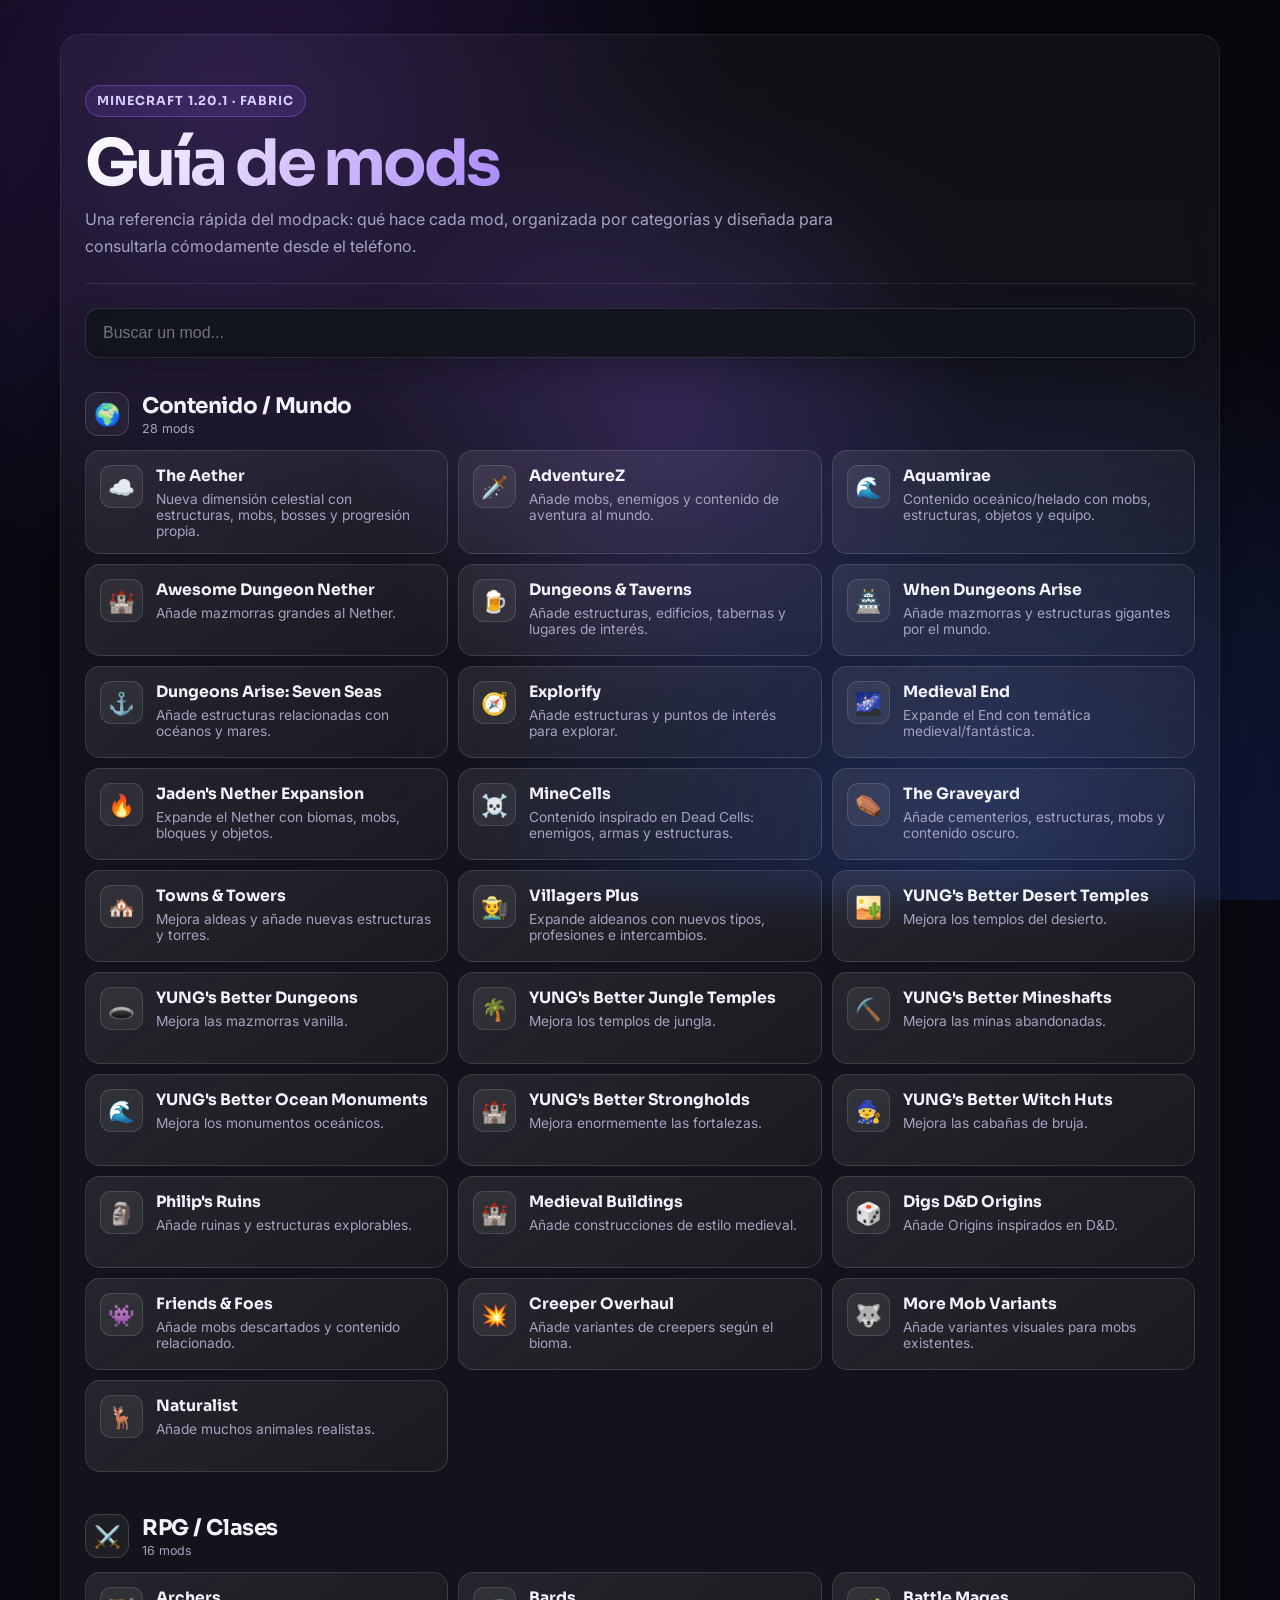
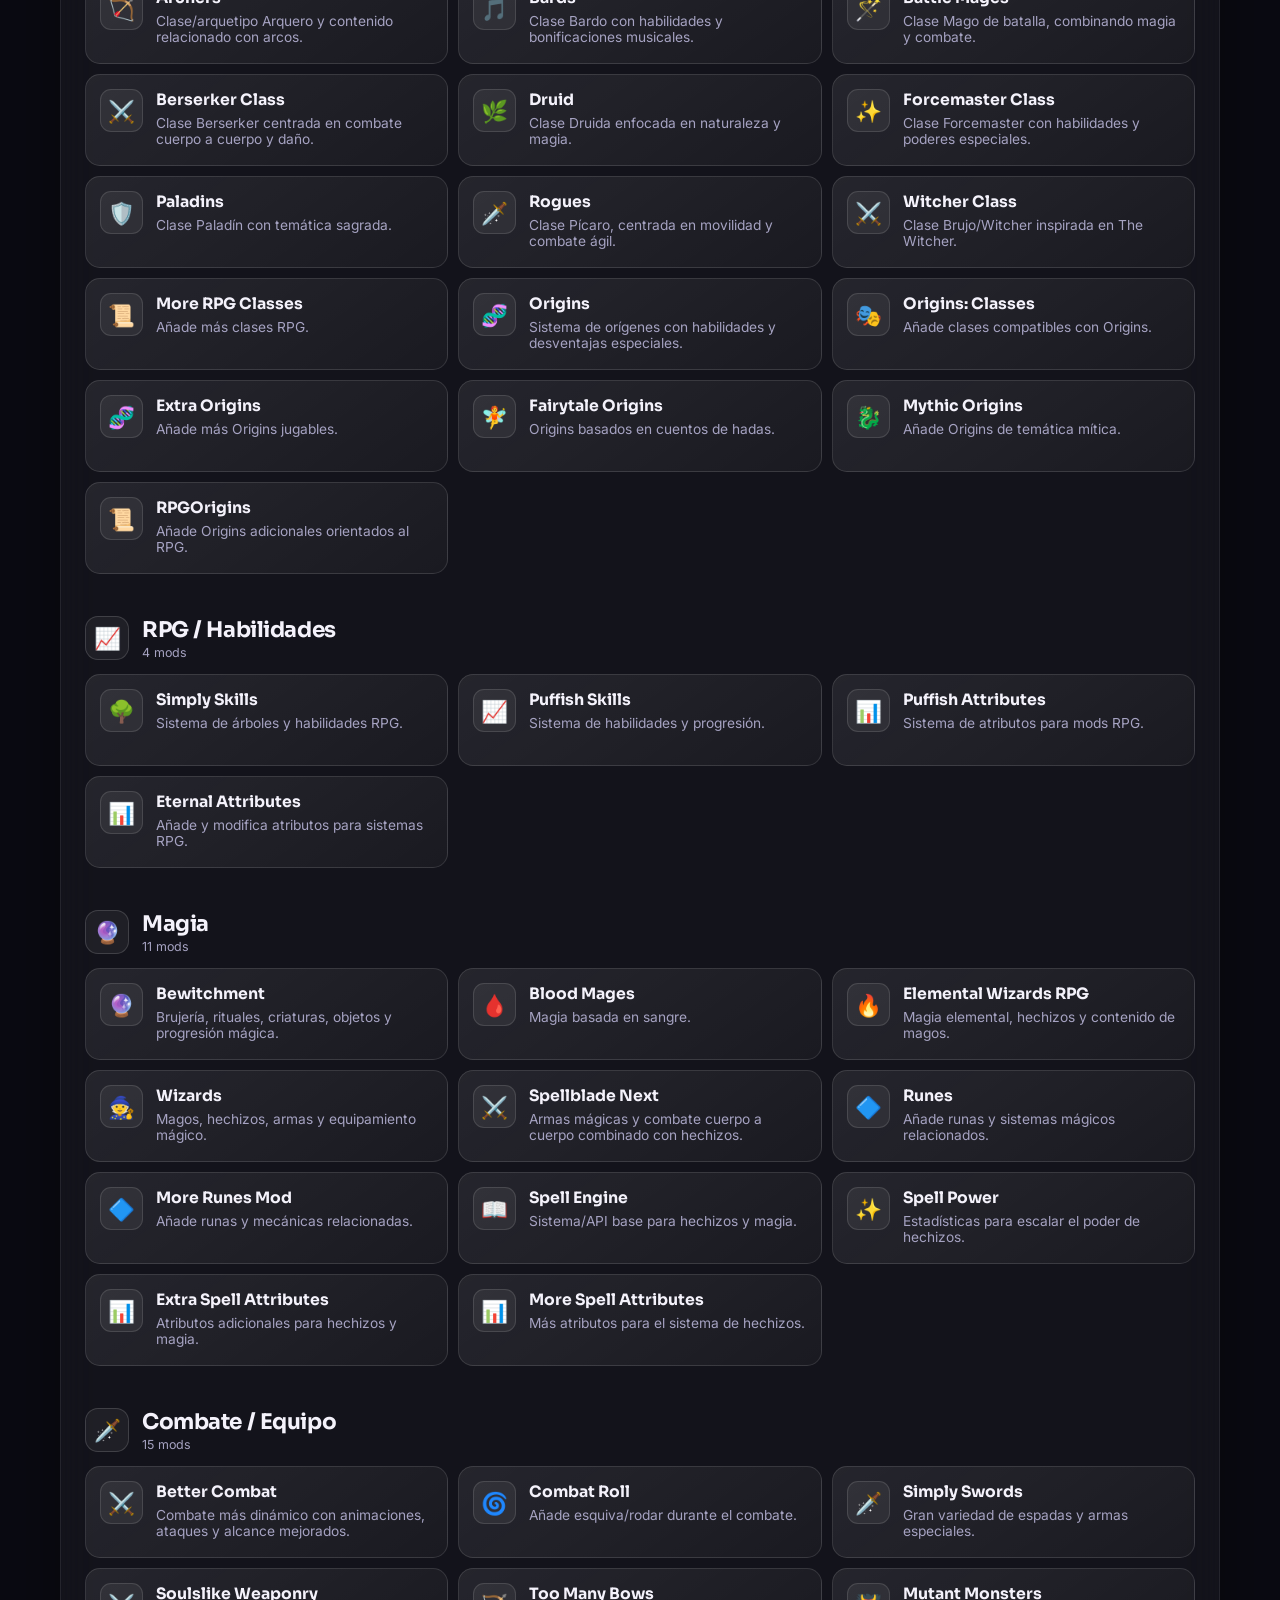
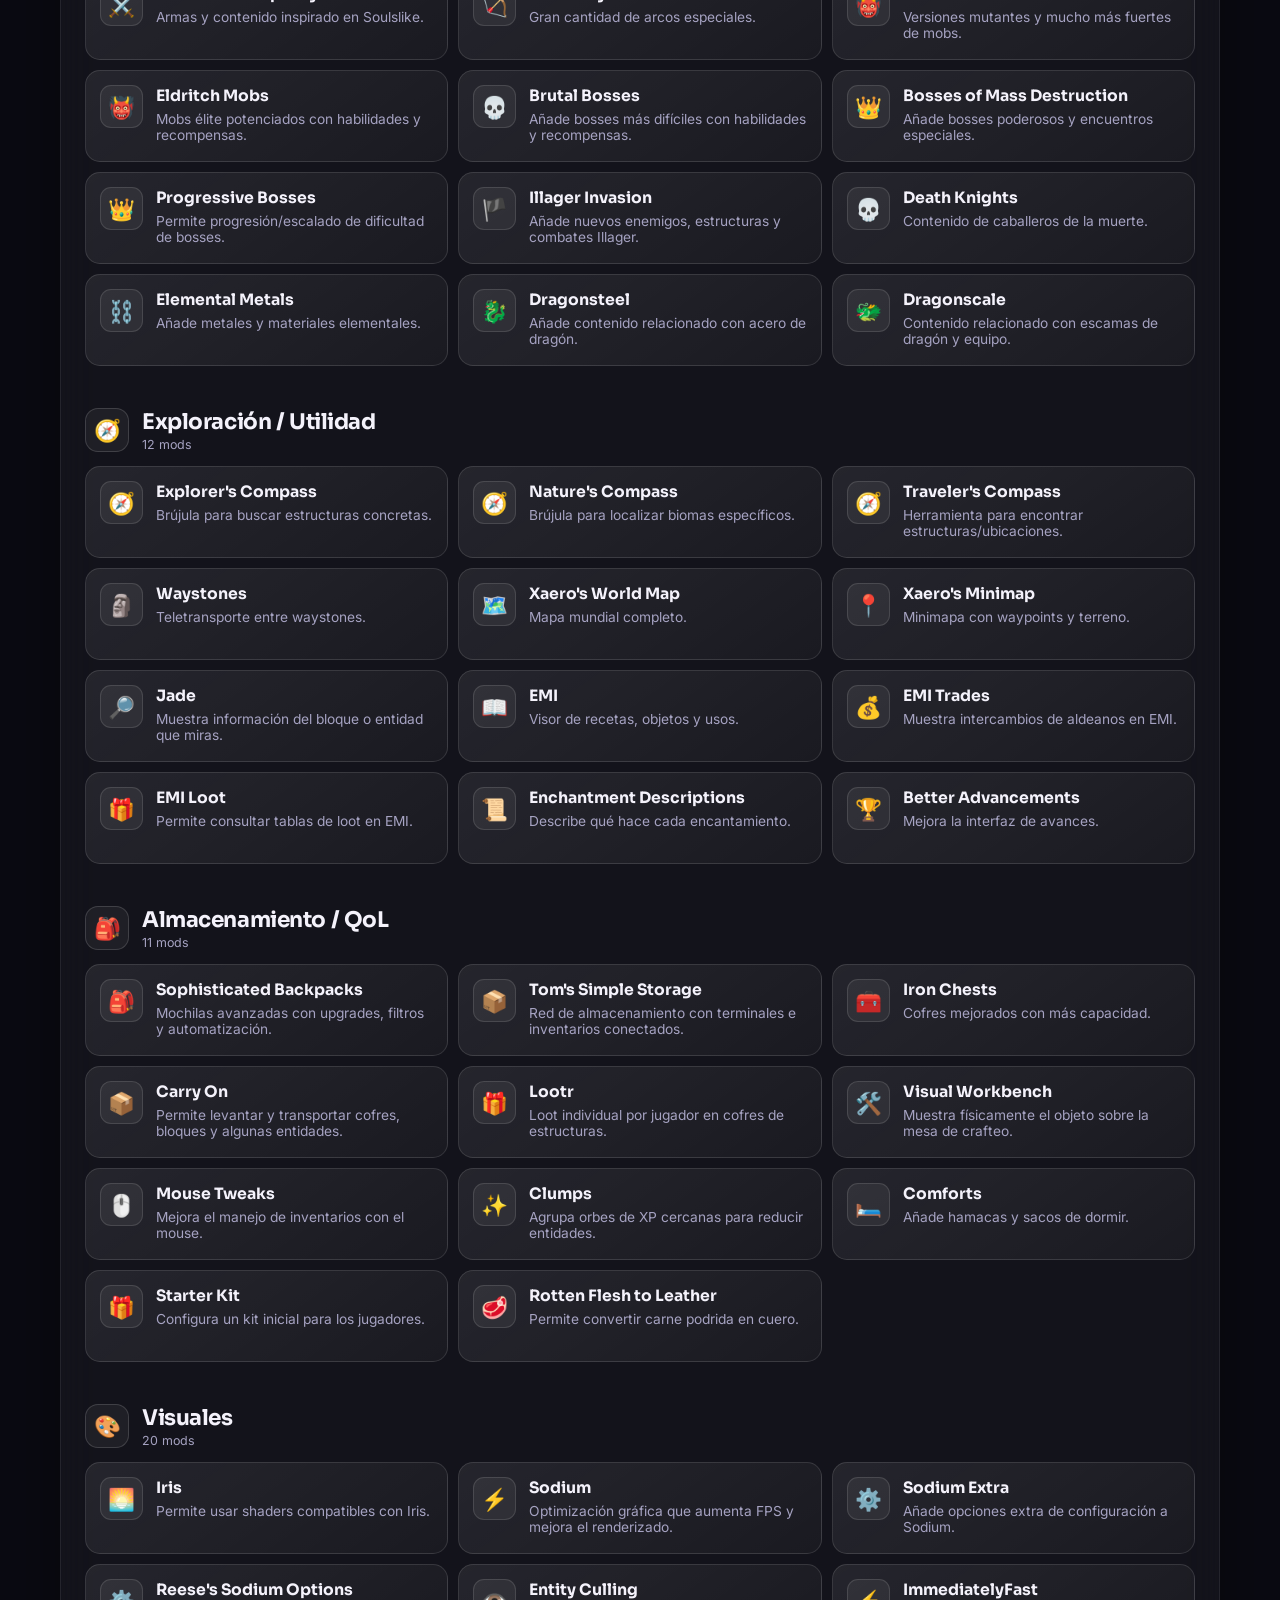
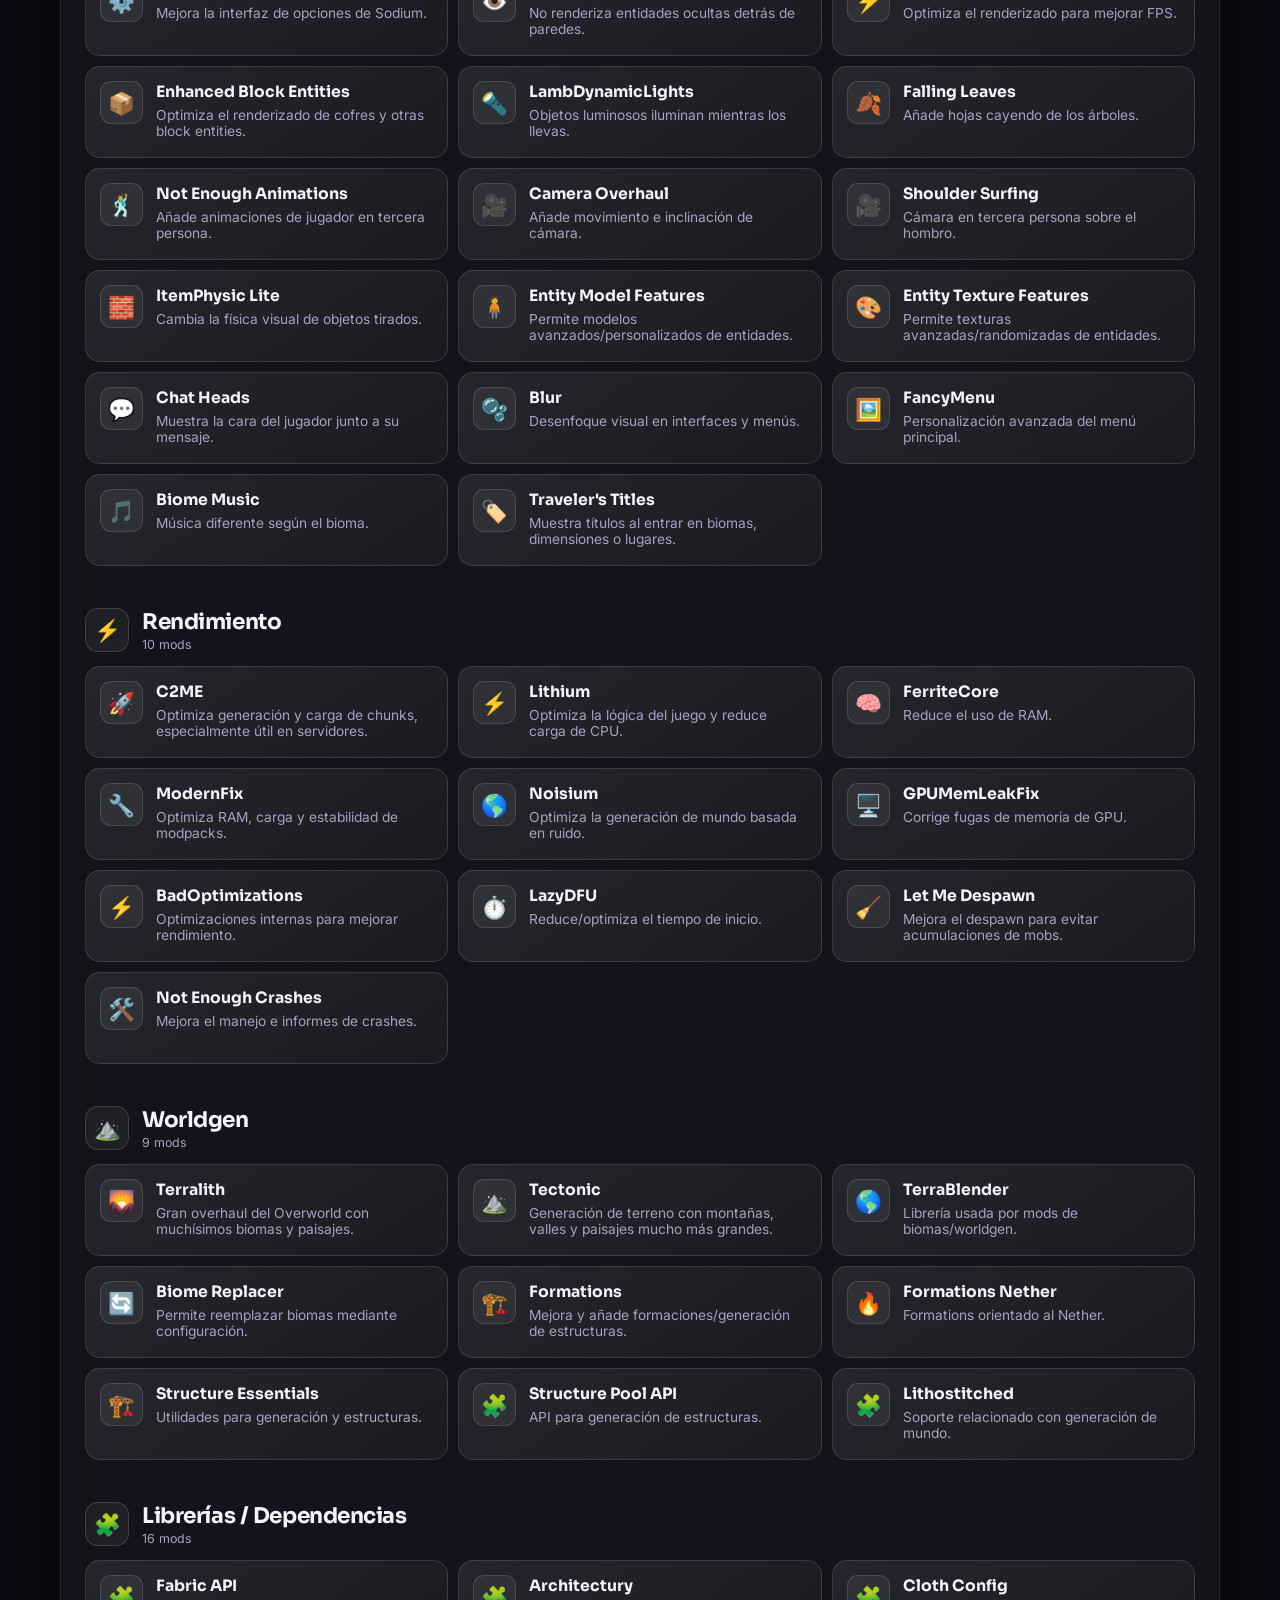
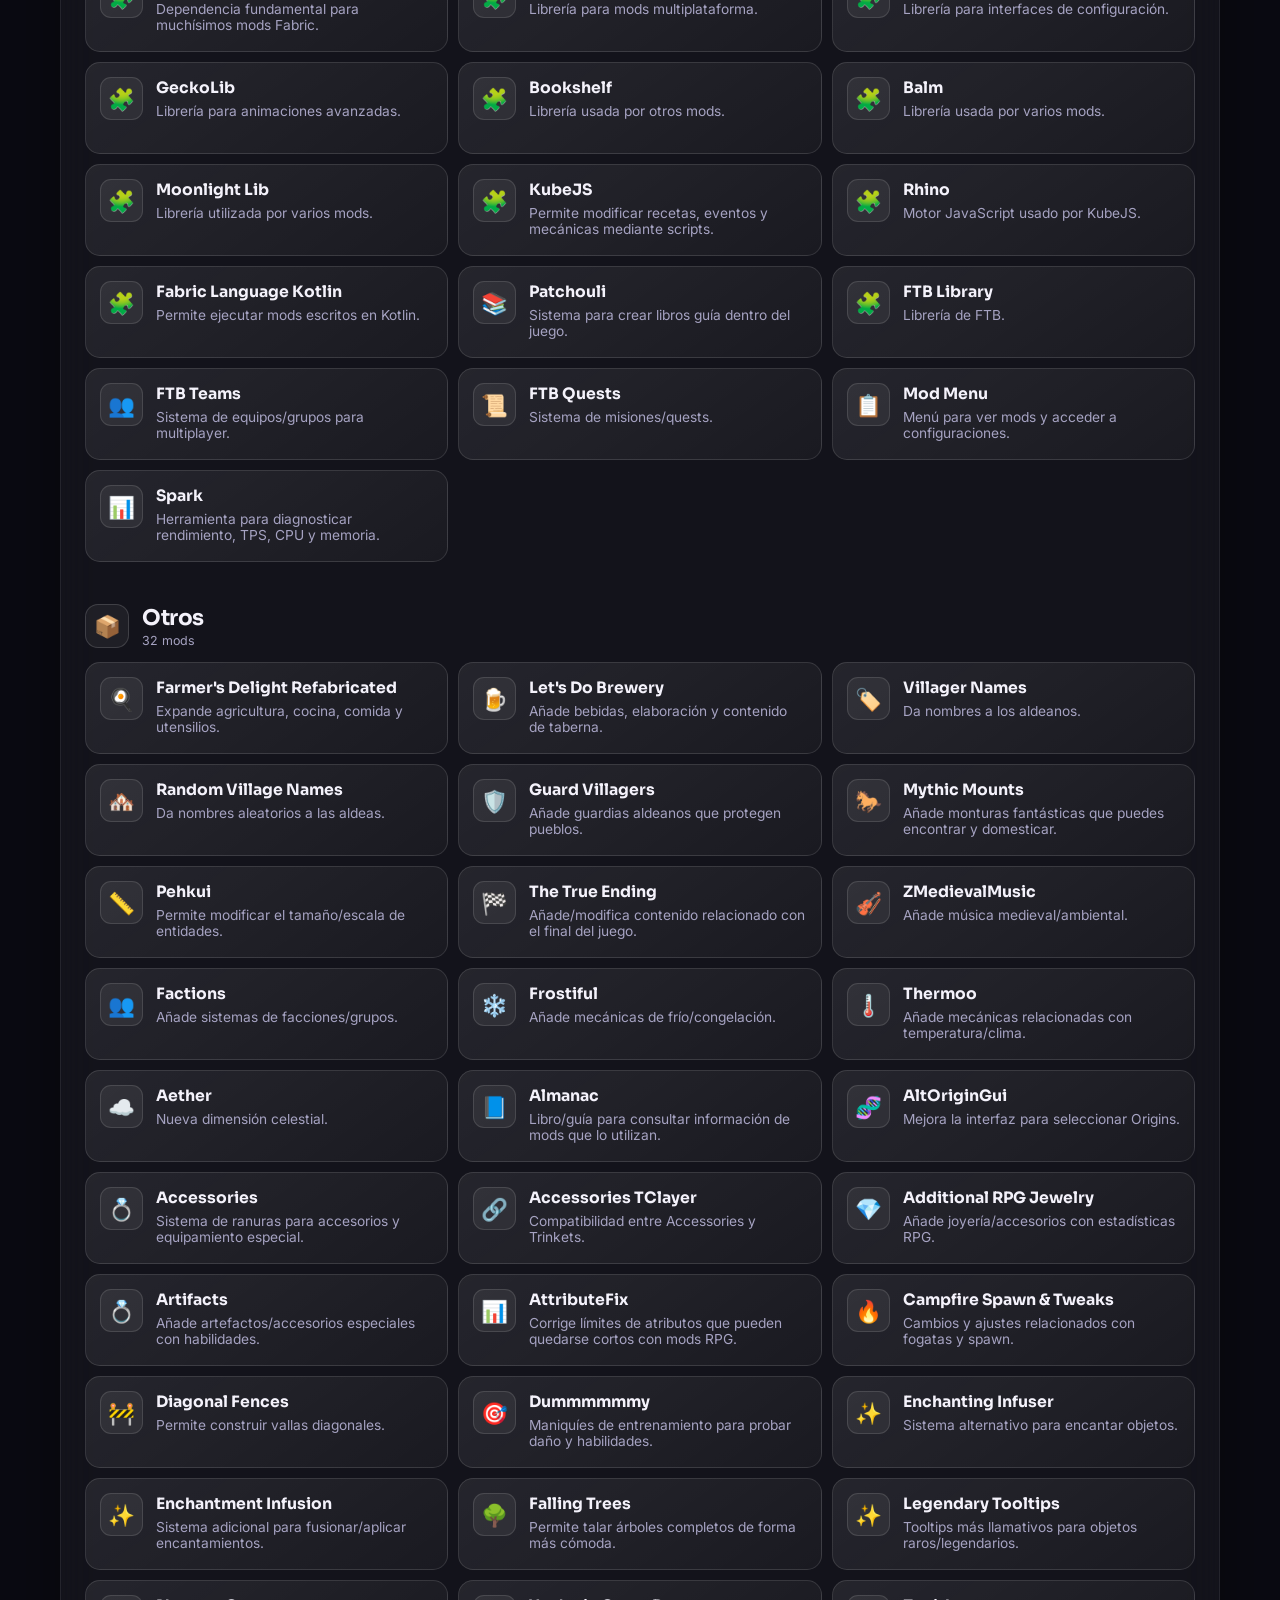
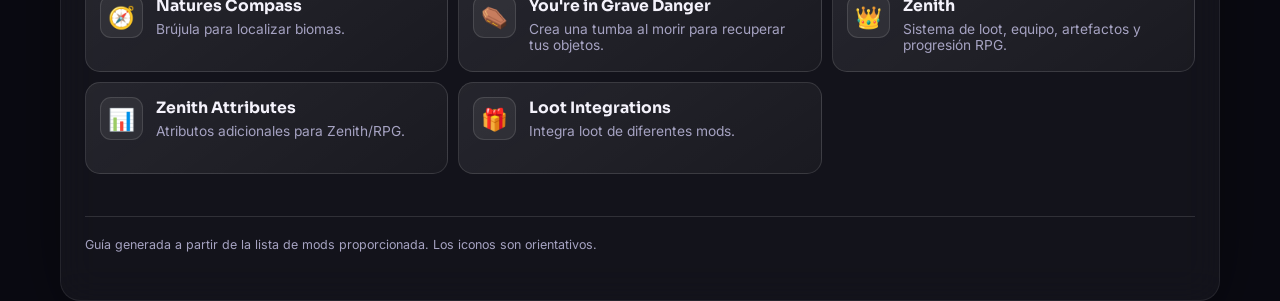
==== Lista de mods.html @ 4c0d6897 "Lista de mods" ====
<!DOCTYPE html>
<html lang="es">
<head>
<meta charset="UTF-8">
<meta name="viewport" content="width=device-width, initial-scale=1.0, viewport-fit=cover">
<meta name="theme-color" content="#0b0d12">
<title>Guía de Mods — LordLess</title>
  <link rel="preconnect" href="https://fonts.googleapis.com">
  <link rel="preconnect" href="https://fonts.gstatic.com" crossorigin>
  <link href="https://fonts.googleapis.com/css2?family=Sora:wght@400;600;700;800&family=Inter:wght@400;500;600&display=swap" rel="stylesheet">

  <link rel="stylesheet" href="styles.css">
</head>
<body class="mods-page">
  <div class="particles" aria-hidden="true">
    <span></span><span></span><span></span><span></span><span></span>
    <span></span><span></span><span></span><span></span><span></span>
    <span></span><span></span><span></span><span></span><span></span>
  </div>

<div class="mod-list-page">
<header class="mods-page-header">
<span class="mods-badge">MINECRAFT 1.20.1 · FABRIC</span>
<h1>Guía de mods</h1>
<p class="lead">Una referencia rápida del modpack: qué hace cada mod, organizada por categorías y diseñada para consultarla cómodamente desde el teléfono.</p>
</header>
<div class="mods-search"><input id="search" type="search" placeholder="Buscar un mod..." autocomplete="off"></div>
<main id="content">
<section class="category"><div class="cat-head"><span class="cat-icon">🌍</span><div><h2>Contenido / Mundo</h2><span>28 mods</span></div></div><div class="grid"><article class="mod"><div class="mod-icon">☁️</div><div class="mod-info"><h3>The Aether</h3><p>Nueva dimensión celestial con estructuras, mobs, bosses y progresión propia.</p></div></article><article class="mod"><div class="mod-icon">🗡️</div><div class="mod-info"><h3>AdventureZ</h3><p>Añade mobs, enemigos y contenido de aventura al mundo.</p></div></article><article class="mod"><div class="mod-icon">🌊</div><div class="mod-info"><h3>Aquamirae</h3><p>Contenido oceánico/helado con mobs, estructuras, objetos y equipo.</p></div></article><article class="mod"><div class="mod-icon">🏰</div><div class="mod-info"><h3>Awesome Dungeon Nether</h3><p>Añade mazmorras grandes al Nether.</p></div></article><article class="mod"><div class="mod-icon">🍺</div><div class="mod-info"><h3>Dungeons &amp; Taverns</h3><p>Añade estructuras, edificios, tabernas y lugares de interés.</p></div></article><article class="mod"><div class="mod-icon">🏯</div><div class="mod-info"><h3>When Dungeons Arise</h3><p>Añade mazmorras y estructuras gigantes por el mundo.</p></div></article><article class="mod"><div class="mod-icon">⚓</div><div class="mod-info"><h3>Dungeons Arise: Seven Seas</h3><p>Añade estructuras relacionadas con océanos y mares.</p></div></article><article class="mod"><div class="mod-icon">🧭</div><div class="mod-info"><h3>Explorify</h3><p>Añade estructuras y puntos de interés para explorar.</p></div></article><article class="mod"><div class="mod-icon">🌌</div><div class="mod-info"><h3>Medieval End</h3><p>Expande el End con temática medieval/fantástica.</p></div></article><article class="mod"><div class="mod-icon">🔥</div><div class="mod-info"><h3>Jaden&#x27;s Nether Expansion</h3><p>Expande el Nether con biomas, mobs, bloques y objetos.</p></div></article><article class="mod"><div class="mod-icon">☠️</div><div class="mod-info"><h3>MineCells</h3><p>Contenido inspirado en Dead Cells: enemigos, armas y estructuras.</p></div></article><article class="mod"><div class="mod-icon">⚰️</div><div class="mod-info"><h3>The Graveyard</h3><p>Añade cementerios, estructuras, mobs y contenido oscuro.</p></div></article><article class="mod"><div class="mod-icon">🏘️</div><div class="mod-info"><h3>Towns &amp; Towers</h3><p>Mejora aldeas y añade nuevas estructuras y torres.</p></div></article><article class="mod"><div class="mod-icon">🧑‍🌾</div><div class="mod-info"><h3>Villagers Plus</h3><p>Expande aldeanos con nuevos tipos, profesiones e intercambios.</p></div></article><article class="mod"><div class="mod-icon">🏜️</div><div class="mod-info"><h3>YUNG&#x27;s Better Desert Temples</h3><p>Mejora los templos del desierto.</p></div></article><article class="mod"><div class="mod-icon">🕳️</div><div class="mod-info"><h3>YUNG&#x27;s Better Dungeons</h3><p>Mejora las mazmorras vanilla.</p></div></article><article class="mod"><div class="mod-icon">🌴</div><div class="mod-info"><h3>YUNG&#x27;s Better Jungle Temples</h3><p>Mejora los templos de jungla.</p></div></article><article class="mod"><div class="mod-icon">⛏️</div><div class="mod-info"><h3>YUNG&#x27;s Better Mineshafts</h3><p>Mejora las minas abandonadas.</p></div></article><article class="mod"><div class="mod-icon">🌊</div><div class="mod-info"><h3>YUNG&#x27;s Better Ocean Monuments</h3><p>Mejora los monumentos oceánicos.</p></div></article><article class="mod"><div class="mod-icon">🏰</div><div class="mod-info"><h3>YUNG&#x27;s Better Strongholds</h3><p>Mejora enormemente las fortalezas.</p></div></article><article class="mod"><div class="mod-icon">🧙</div><div class="mod-info"><h3>YUNG&#x27;s Better Witch Huts</h3><p>Mejora las cabañas de bruja.</p></div></article><article class="mod"><div class="mod-icon">🗿</div><div class="mod-info"><h3>Philip&#x27;s Ruins</h3><p>Añade ruinas y estructuras explorables.</p></div></article><article class="mod"><div class="mod-icon">🏰</div><div class="mod-info"><h3>Medieval Buildings</h3><p>Añade construcciones de estilo medieval.</p></div></article><article class="mod"><div class="mod-icon">🎲</div><div class="mod-info"><h3>Digs D&amp;D Origins</h3><p>Añade Origins inspirados en D&amp;D.</p></div></article><article class="mod"><div class="mod-icon">👾</div><div class="mod-info"><h3>Friends &amp; Foes</h3><p>Añade mobs descartados y contenido relacionado.</p></div></article><article class="mod"><div class="mod-icon">💥</div><div class="mod-info"><h3>Creeper Overhaul</h3><p>Añade variantes de creepers según el bioma.</p></div></article><article class="mod"><div class="mod-icon">🐺</div><div class="mod-info"><h3>More Mob Variants</h3><p>Añade variantes visuales para mobs existentes.</p></div></article><article class="mod"><div class="mod-icon">🦌</div><div class="mod-info"><h3>Naturalist</h3><p>Añade muchos animales realistas.</p></div></article></div></section><section class="category"><div class="cat-head"><span class="cat-icon">⚔️</span><div><h2>RPG / Clases</h2><span>16 mods</span></div></div><div class="grid"><article class="mod"><div class="mod-icon">🏹</div><div class="mod-info"><h3>Archers</h3><p>Clase/arquetipo Arquero y contenido relacionado con arcos.</p></div></article><article class="mod"><div class="mod-icon">🎵</div><div class="mod-info"><h3>Bards</h3><p>Clase Bardo con habilidades y bonificaciones musicales.</p></div></article><article class="mod"><div class="mod-icon">🪄</div><div class="mod-info"><h3>Battle Mages</h3><p>Clase Mago de batalla, combinando magia y combate.</p></div></article><article class="mod"><div class="mod-icon">⚔️</div><div class="mod-info"><h3>Berserker Class</h3><p>Clase Berserker centrada en combate cuerpo a cuerpo y daño.</p></div></article><article class="mod"><div class="mod-icon">🌿</div><div class="mod-info"><h3>Druid</h3><p>Clase Druida enfocada en naturaleza y magia.</p></div></article><article class="mod"><div class="mod-icon">✨</div><div class="mod-info"><h3>Forcemaster Class</h3><p>Clase Forcemaster con habilidades y poderes especiales.</p></div></article><article class="mod"><div class="mod-icon">🛡️</div><div class="mod-info"><h3>Paladins</h3><p>Clase Paladín con temática sagrada.</p></div></article><article class="mod"><div class="mod-icon">🗡️</div><div class="mod-info"><h3>Rogues</h3><p>Clase Pícaro, centrada en movilidad y combate ágil.</p></div></article><article class="mod"><div class="mod-icon">⚔️</div><div class="mod-info"><h3>Witcher Class</h3><p>Clase Brujo/Witcher inspirada en The Witcher.</p></div></article><article class="mod"><div class="mod-icon">📜</div><div class="mod-info"><h3>More RPG Classes</h3><p>Añade más clases RPG.</p></div></article><article class="mod"><div class="mod-icon">🧬</div><div class="mod-info"><h3>Origins</h3><p>Sistema de orígenes con habilidades y desventajas especiales.</p></div></article><article class="mod"><div class="mod-icon">🎭</div><div class="mod-info"><h3>Origins: Classes</h3><p>Añade clases compatibles con Origins.</p></div></article><article class="mod"><div class="mod-icon">🧬</div><div class="mod-info"><h3>Extra Origins</h3><p>Añade más Origins jugables.</p></div></article><article class="mod"><div class="mod-icon">🧚</div><div class="mod-info"><h3>Fairytale Origins</h3><p>Origins basados en cuentos de hadas.</p></div></article><article class="mod"><div class="mod-icon">🐉</div><div class="mod-info"><h3>Mythic Origins</h3><p>Añade Origins de temática mítica.</p></div></article><article class="mod"><div class="mod-icon">📜</div><div class="mod-info"><h3>RPGOrigins</h3><p>Añade Origins adicionales orientados al RPG.</p></div></article></div></section><section class="category"><div class="cat-head"><span class="cat-icon">📈</span><div><h2>RPG / Habilidades</h2><span>4 mods</span></div></div><div class="grid"><article class="mod"><div class="mod-icon">🌳</div><div class="mod-info"><h3>Simply Skills</h3><p>Sistema de árboles y habilidades RPG.</p></div></article><article class="mod"><div class="mod-icon">📈</div><div class="mod-info"><h3>Puffish Skills</h3><p>Sistema de habilidades y progresión.</p></div></article><article class="mod"><div class="mod-icon">📊</div><div class="mod-info"><h3>Puffish Attributes</h3><p>Sistema de atributos para mods RPG.</p></div></article><article class="mod"><div class="mod-icon">📊</div><div class="mod-info"><h3>Eternal Attributes</h3><p>Añade y modifica atributos para sistemas RPG.</p></div></article></div></section><section class="category"><div class="cat-head"><span class="cat-icon">🔮</span><div><h2>Magia</h2><span>11 mods</span></div></div><div class="grid"><article class="mod"><div class="mod-icon">🔮</div><div class="mod-info"><h3>Bewitchment</h3><p>Brujería, rituales, criaturas, objetos y progresión mágica.</p></div></article><article class="mod"><div class="mod-icon">🩸</div><div class="mod-info"><h3>Blood Mages</h3><p>Magia basada en sangre.</p></div></article><article class="mod"><div class="mod-icon">🔥</div><div class="mod-info"><h3>Elemental Wizards RPG</h3><p>Magia elemental, hechizos y contenido de magos.</p></div></article><article class="mod"><div class="mod-icon">🧙</div><div class="mod-info"><h3>Wizards</h3><p>Magos, hechizos, armas y equipamiento mágico.</p></div></article><article class="mod"><div class="mod-icon">⚔️</div><div class="mod-info"><h3>Spellblade Next</h3><p>Armas mágicas y combate cuerpo a cuerpo combinado con hechizos.</p></div></article><article class="mod"><div class="mod-icon">🔷</div><div class="mod-info"><h3>Runes</h3><p>Añade runas y sistemas mágicos relacionados.</p></div></article><article class="mod"><div class="mod-icon">🔷</div><div class="mod-info"><h3>More Runes Mod</h3><p>Añade runas y mecánicas relacionadas.</p></div></article><article class="mod"><div class="mod-icon">📖</div><div class="mod-info"><h3>Spell Engine</h3><p>Sistema/API base para hechizos y magia.</p></div></article><article class="mod"><div class="mod-icon">✨</div><div class="mod-info"><h3>Spell Power</h3><p>Estadísticas para escalar el poder de hechizos.</p></div></article><article class="mod"><div class="mod-icon">📊</div><div class="mod-info"><h3>Extra Spell Attributes</h3><p>Atributos adicionales para hechizos y magia.</p></div></article><article class="mod"><div class="mod-icon">📊</div><div class="mod-info"><h3>More Spell Attributes</h3><p>Más atributos para el sistema de hechizos.</p></div></article></div></section><section class="category"><div class="cat-head"><span class="cat-icon">🗡️</span><div><h2>Combate / Equipo</h2><span>15 mods</span></div></div><div class="grid"><article class="mod"><div class="mod-icon">⚔️</div><div class="mod-info"><h3>Better Combat</h3><p>Combate más dinámico con animaciones, ataques y alcance mejorados.</p></div></article><article class="mod"><div class="mod-icon">🌀</div><div class="mod-info"><h3>Combat Roll</h3><p>Añade esquiva/rodar durante el combate.</p></div></article><article class="mod"><div class="mod-icon">🗡️</div><div class="mod-info"><h3>Simply Swords</h3><p>Gran variedad de espadas y armas especiales.</p></div></article><article class="mod"><div class="mod-icon">⚔️</div><div class="mod-info"><h3>Soulslike Weaponry</h3><p>Armas y contenido inspirado en Soulslike.</p></div></article><article class="mod"><div class="mod-icon">🏹</div><div class="mod-info"><h3>Too Many Bows</h3><p>Gran cantidad de arcos especiales.</p></div></article><article class="mod"><div class="mod-icon">👹</div><div class="mod-info"><h3>Mutant Monsters</h3><p>Versiones mutantes y mucho más fuertes de mobs.</p></div></article><article class="mod"><div class="mod-icon">👹</div><div class="mod-info"><h3>Eldritch Mobs</h3><p>Mobs élite potenciados con habilidades y recompensas.</p></div></article><article class="mod"><div class="mod-icon">💀</div><div class="mod-info"><h3>Brutal Bosses</h3><p>Añade bosses más difíciles con habilidades y recompensas.</p></div></article><article class="mod"><div class="mod-icon">👑</div><div class="mod-info"><h3>Bosses of Mass Destruction</h3><p>Añade bosses poderosos y encuentros especiales.</p></div></article><article class="mod"><div class="mod-icon">👑</div><div class="mod-info"><h3>Progressive Bosses</h3><p>Permite progresión/escalado de dificultad de bosses.</p></div></article><article class="mod"><div class="mod-icon">🏴</div><div class="mod-info"><h3>Illager Invasion</h3><p>Añade nuevos enemigos, estructuras y combates Illager.</p></div></article><article class="mod"><div class="mod-icon">💀</div><div class="mod-info"><h3>Death Knights</h3><p>Contenido de caballeros de la muerte.</p></div></article><article class="mod"><div class="mod-icon">⛓️</div><div class="mod-info"><h3>Elemental Metals</h3><p>Añade metales y materiales elementales.</p></div></article><article class="mod"><div class="mod-icon">🐉</div><div class="mod-info"><h3>Dragonsteel</h3><p>Añade contenido relacionado con acero de dragón.</p></div></article><article class="mod"><div class="mod-icon">🐲</div><div class="mod-info"><h3>Dragonscale</h3><p>Contenido relacionado con escamas de dragón y equipo.</p></div></article></div></section><section class="category"><div class="cat-head"><span class="cat-icon">🧭</span><div><h2>Exploración / Utilidad</h2><span>12 mods</span></div></div><div class="grid"><article class="mod"><div class="mod-icon">🧭</div><div class="mod-info"><h3>Explorer&#x27;s Compass</h3><p>Brújula para buscar estructuras concretas.</p></div></article><article class="mod"><div class="mod-icon">🧭</div><div class="mod-info"><h3>Nature&#x27;s Compass</h3><p>Brújula para localizar biomas específicos.</p></div></article><article class="mod"><div class="mod-icon">🧭</div><div class="mod-info"><h3>Traveler&#x27;s Compass</h3><p>Herramienta para encontrar estructuras/ubicaciones.</p></div></article><article class="mod"><div class="mod-icon">🗿</div><div class="mod-info"><h3>Waystones</h3><p>Teletransporte entre waystones.</p></div></article><article class="mod"><div class="mod-icon">🗺️</div><div class="mod-info"><h3>Xaero&#x27;s World Map</h3><p>Mapa mundial completo.</p></div></article><article class="mod"><div class="mod-icon">📍</div><div class="mod-info"><h3>Xaero&#x27;s Minimap</h3><p>Minimapa con waypoints y terreno.</p></div></article><article class="mod"><div class="mod-icon">🔎</div><div class="mod-info"><h3>Jade</h3><p>Muestra información del bloque o entidad que miras.</p></div></article><article class="mod"><div class="mod-icon">📖</div><div class="mod-info"><h3>EMI</h3><p>Visor de recetas, objetos y usos.</p></div></article><article class="mod"><div class="mod-icon">💰</div><div class="mod-info"><h3>EMI Trades</h3><p>Muestra intercambios de aldeanos en EMI.</p></div></article><article class="mod"><div class="mod-icon">🎁</div><div class="mod-info"><h3>EMI Loot</h3><p>Permite consultar tablas de loot en EMI.</p></div></article><article class="mod"><div class="mod-icon">📜</div><div class="mod-info"><h3>Enchantment Descriptions</h3><p>Describe qué hace cada encantamiento.</p></div></article><article class="mod"><div class="mod-icon">🏆</div><div class="mod-info"><h3>Better Advancements</h3><p>Mejora la interfaz de avances.</p></div></article></div></section><section class="category"><div class="cat-head"><span class="cat-icon">🎒</span><div><h2>Almacenamiento / QoL</h2><span>11 mods</span></div></div><div class="grid"><article class="mod"><div class="mod-icon">🎒</div><div class="mod-info"><h3>Sophisticated Backpacks</h3><p>Mochilas avanzadas con upgrades, filtros y automatización.</p></div></article><article class="mod"><div class="mod-icon">📦</div><div class="mod-info"><h3>Tom&#x27;s Simple Storage</h3><p>Red de almacenamiento con terminales e inventarios conectados.</p></div></article><article class="mod"><div class="mod-icon">🧰</div><div class="mod-info"><h3>Iron Chests</h3><p>Cofres mejorados con más capacidad.</p></div></article><article class="mod"><div class="mod-icon">📦</div><div class="mod-info"><h3>Carry On</h3><p>Permite levantar y transportar cofres, bloques y algunas entidades.</p></div></article><article class="mod"><div class="mod-icon">🎁</div><div class="mod-info"><h3>Lootr</h3><p>Loot individual por jugador en cofres de estructuras.</p></div></article><article class="mod"><div class="mod-icon">🛠️</div><div class="mod-info"><h3>Visual Workbench</h3><p>Muestra físicamente el objeto sobre la mesa de crafteo.</p></div></article><article class="mod"><div class="mod-icon">🖱️</div><div class="mod-info"><h3>Mouse Tweaks</h3><p>Mejora el manejo de inventarios con el mouse.</p></div></article><article class="mod"><div class="mod-icon">✨</div><div class="mod-info"><h3>Clumps</h3><p>Agrupa orbes de XP cercanas para reducir entidades.</p></div></article><article class="mod"><div class="mod-icon">🛏️</div><div class="mod-info"><h3>Comforts</h3><p>Añade hamacas y sacos de dormir.</p></div></article><article class="mod"><div class="mod-icon">🎁</div><div class="mod-info"><h3>Starter Kit</h3><p>Configura un kit inicial para los jugadores.</p></div></article><article class="mod"><div class="mod-icon">🥩</div><div class="mod-info"><h3>Rotten Flesh to Leather</h3><p>Permite convertir carne podrida en cuero.</p></div></article></div></section><section class="category"><div class="cat-head"><span class="cat-icon">🎨</span><div><h2>Visuales</h2><span>20 mods</span></div></div><div class="grid"><article class="mod"><div class="mod-icon">🌅</div><div class="mod-info"><h3>Iris</h3><p>Permite usar shaders compatibles con Iris.</p></div></article><article class="mod"><div class="mod-icon">⚡</div><div class="mod-info"><h3>Sodium</h3><p>Optimización gráfica que aumenta FPS y mejora el renderizado.</p></div></article><article class="mod"><div class="mod-icon">⚙️</div><div class="mod-info"><h3>Sodium Extra</h3><p>Añade opciones extra de configuración a Sodium.</p></div></article><article class="mod"><div class="mod-icon">⚙️</div><div class="mod-info"><h3>Reese&#x27;s Sodium Options</h3><p>Mejora la interfaz de opciones de Sodium.</p></div></article><article class="mod"><div class="mod-icon">👁️</div><div class="mod-info"><h3>Entity Culling</h3><p>No renderiza entidades ocultas detrás de paredes.</p></div></article><article class="mod"><div class="mod-icon">⚡</div><div class="mod-info"><h3>ImmediatelyFast</h3><p>Optimiza el renderizado para mejorar FPS.</p></div></article><article class="mod"><div class="mod-icon">📦</div><div class="mod-info"><h3>Enhanced Block Entities</h3><p>Optimiza el renderizado de cofres y otras block entities.</p></div></article><article class="mod"><div class="mod-icon">🔦</div><div class="mod-info"><h3>LambDynamicLights</h3><p>Objetos luminosos iluminan mientras los llevas.</p></div></article><article class="mod"><div class="mod-icon">🍂</div><div class="mod-info"><h3>Falling Leaves</h3><p>Añade hojas cayendo de los árboles.</p></div></article><article class="mod"><div class="mod-icon">🕺</div><div class="mod-info"><h3>Not Enough Animations</h3><p>Añade animaciones de jugador en tercera persona.</p></div></article><article class="mod"><div class="mod-icon">🎥</div><div class="mod-info"><h3>Camera Overhaul</h3><p>Añade movimiento e inclinación de cámara.</p></div></article><article class="mod"><div class="mod-icon">🎥</div><div class="mod-info"><h3>Shoulder Surfing</h3><p>Cámara en tercera persona sobre el hombro.</p></div></article><article class="mod"><div class="mod-icon">🧱</div><div class="mod-info"><h3>ItemPhysic Lite</h3><p>Cambia la física visual de objetos tirados.</p></div></article><article class="mod"><div class="mod-icon">🧍</div><div class="mod-info"><h3>Entity Model Features</h3><p>Permite modelos avanzados/personalizados de entidades.</p></div></article><article class="mod"><div class="mod-icon">🎨</div><div class="mod-info"><h3>Entity Texture Features</h3><p>Permite texturas avanzadas/randomizadas de entidades.</p></div></article><article class="mod"><div class="mod-icon">💬</div><div class="mod-info"><h3>Chat Heads</h3><p>Muestra la cara del jugador junto a su mensaje.</p></div></article><article class="mod"><div class="mod-icon">🫧</div><div class="mod-info"><h3>Blur</h3><p>Desenfoque visual en interfaces y menús.</p></div></article><article class="mod"><div class="mod-icon">🖼️</div><div class="mod-info"><h3>FancyMenu</h3><p>Personalización avanzada del menú principal.</p></div></article><article class="mod"><div class="mod-icon">🎵</div><div class="mod-info"><h3>Biome Music</h3><p>Música diferente según el bioma.</p></div></article><article class="mod"><div class="mod-icon">🏷️</div><div class="mod-info"><h3>Traveler&#x27;s Titles</h3><p>Muestra títulos al entrar en biomas, dimensiones o lugares.</p></div></article></div></section><section class="category"><div class="cat-head"><span class="cat-icon">⚡</span><div><h2>Rendimiento</h2><span>10 mods</span></div></div><div class="grid"><article class="mod"><div class="mod-icon">🚀</div><div class="mod-info"><h3>C2ME</h3><p>Optimiza generación y carga de chunks, especialmente útil en servidores.</p></div></article><article class="mod"><div class="mod-icon">⚡</div><div class="mod-info"><h3>Lithium</h3><p>Optimiza la lógica del juego y reduce carga de CPU.</p></div></article><article class="mod"><div class="mod-icon">🧠</div><div class="mod-info"><h3>FerriteCore</h3><p>Reduce el uso de RAM.</p></div></article><article class="mod"><div class="mod-icon">🔧</div><div class="mod-info"><h3>ModernFix</h3><p>Optimiza RAM, carga y estabilidad de modpacks.</p></div></article><article class="mod"><div class="mod-icon">🌎</div><div class="mod-info"><h3>Noisium</h3><p>Optimiza la generación de mundo basada en ruido.</p></div></article><article class="mod"><div class="mod-icon">🖥️</div><div class="mod-info"><h3>GPUMemLeakFix</h3><p>Corrige fugas de memoria de GPU.</p></div></article><article class="mod"><div class="mod-icon">⚡</div><div class="mod-info"><h3>BadOptimizations</h3><p>Optimizaciones internas para mejorar rendimiento.</p></div></article><article class="mod"><div class="mod-icon">⏱️</div><div class="mod-info"><h3>LazyDFU</h3><p>Reduce/optimiza el tiempo de inicio.</p></div></article><article class="mod"><div class="mod-icon">🧹</div><div class="mod-info"><h3>Let Me Despawn</h3><p>Mejora el despawn para evitar acumulaciones de mobs.</p></div></article><article class="mod"><div class="mod-icon">🛠️</div><div class="mod-info"><h3>Not Enough Crashes</h3><p>Mejora el manejo e informes de crashes.</p></div></article></div></section><section class="category"><div class="cat-head"><span class="cat-icon">⛰️</span><div><h2>Worldgen</h2><span>9 mods</span></div></div><div class="grid"><article class="mod"><div class="mod-icon">🌄</div><div class="mod-info"><h3>Terralith</h3><p>Gran overhaul del Overworld con muchísimos biomas y paisajes.</p></div></article><article class="mod"><div class="mod-icon">⛰️</div><div class="mod-info"><h3>Tectonic</h3><p>Generación de terreno con montañas, valles y paisajes mucho más grandes.</p></div></article><article class="mod"><div class="mod-icon">🌎</div><div class="mod-info"><h3>TerraBlender</h3><p>Librería usada por mods de biomas/worldgen.</p></div></article><article class="mod"><div class="mod-icon">🔄</div><div class="mod-info"><h3>Biome Replacer</h3><p>Permite reemplazar biomas mediante configuración.</p></div></article><article class="mod"><div class="mod-icon">🏗️</div><div class="mod-info"><h3>Formations</h3><p>Mejora y añade formaciones/generación de estructuras.</p></div></article><article class="mod"><div class="mod-icon">🔥</div><div class="mod-info"><h3>Formations Nether</h3><p>Formations orientado al Nether.</p></div></article><article class="mod"><div class="mod-icon">🏗️</div><div class="mod-info"><h3>Structure Essentials</h3><p>Utilidades para generación y estructuras.</p></div></article><article class="mod"><div class="mod-icon">🧩</div><div class="mod-info"><h3>Structure Pool API</h3><p>API para generación de estructuras.</p></div></article><article class="mod"><div class="mod-icon">🧩</div><div class="mod-info"><h3>Lithostitched</h3><p>Soporte relacionado con generación de mundo.</p></div></article></div></section><section class="category"><div class="cat-head"><span class="cat-icon">🧩</span><div><h2>Librerías / Dependencias</h2><span>16 mods</span></div></div><div class="grid"><article class="mod"><div class="mod-icon">🧩</div><div class="mod-info"><h3>Fabric API</h3><p>Dependencia fundamental para muchísimos mods Fabric.</p></div></article><article class="mod"><div class="mod-icon">🧩</div><div class="mod-info"><h3>Architectury</h3><p>Librería para mods multiplataforma.</p></div></article><article class="mod"><div class="mod-icon">🧩</div><div class="mod-info"><h3>Cloth Config</h3><p>Librería para interfaces de configuración.</p></div></article><article class="mod"><div class="mod-icon">🧩</div><div class="mod-info"><h3>GeckoLib</h3><p>Librería para animaciones avanzadas.</p></div></article><article class="mod"><div class="mod-icon">🧩</div><div class="mod-info"><h3>Bookshelf</h3><p>Librería usada por otros mods.</p></div></article><article class="mod"><div class="mod-icon">🧩</div><div class="mod-info"><h3>Balm</h3><p>Librería usada por varios mods.</p></div></article><article class="mod"><div class="mod-icon">🧩</div><div class="mod-info"><h3>Moonlight Lib</h3><p>Librería utilizada por varios mods.</p></div></article><article class="mod"><div class="mod-icon">🧩</div><div class="mod-info"><h3>KubeJS</h3><p>Permite modificar recetas, eventos y mecánicas mediante scripts.</p></div></article><article class="mod"><div class="mod-icon">🧩</div><div class="mod-info"><h3>Rhino</h3><p>Motor JavaScript usado por KubeJS.</p></div></article><article class="mod"><div class="mod-icon">🧩</div><div class="mod-info"><h3>Fabric Language Kotlin</h3><p>Permite ejecutar mods escritos en Kotlin.</p></div></article><article class="mod"><div class="mod-icon">📚</div><div class="mod-info"><h3>Patchouli</h3><p>Sistema para crear libros guía dentro del juego.</p></div></article><article class="mod"><div class="mod-icon">🧩</div><div class="mod-info"><h3>FTB Library</h3><p>Librería de FTB.</p></div></article><article class="mod"><div class="mod-icon">👥</div><div class="mod-info"><h3>FTB Teams</h3><p>Sistema de equipos/grupos para multiplayer.</p></div></article><article class="mod"><div class="mod-icon">📜</div><div class="mod-info"><h3>FTB Quests</h3><p>Sistema de misiones/quests.</p></div></article><article class="mod"><div class="mod-icon">📋</div><div class="mod-info"><h3>Mod Menu</h3><p>Menú para ver mods y acceder a configuraciones.</p></div></article><article class="mod"><div class="mod-icon">📊</div><div class="mod-info"><h3>Spark</h3><p>Herramienta para diagnosticar rendimiento, TPS, CPU y memoria.</p></div></article></div></section><section class="category"><div class="cat-head"><span class="cat-icon">📦</span><div><h2>Otros</h2><span>32 mods</span></div></div><div class="grid"><article class="mod"><div class="mod-icon">🍳</div><div class="mod-info"><h3>Farmer&#x27;s Delight Refabricated</h3><p>Expande agricultura, cocina, comida y utensilios.</p></div></article><article class="mod"><div class="mod-icon">🍺</div><div class="mod-info"><h3>Let&#x27;s Do Brewery</h3><p>Añade bebidas, elaboración y contenido de taberna.</p></div></article><article class="mod"><div class="mod-icon">🏷️</div><div class="mod-info"><h3>Villager Names</h3><p>Da nombres a los aldeanos.</p></div></article><article class="mod"><div class="mod-icon">🏘️</div><div class="mod-info"><h3>Random Village Names</h3><p>Da nombres aleatorios a las aldeas.</p></div></article><article class="mod"><div class="mod-icon">🛡️</div><div class="mod-info"><h3>Guard Villagers</h3><p>Añade guardias aldeanos que protegen pueblos.</p></div></article><article class="mod"><div class="mod-icon">🐎</div><div class="mod-info"><h3>Mythic Mounts</h3><p>Añade monturas fantásticas que puedes encontrar y domesticar.</p></div></article><article class="mod"><div class="mod-icon">📏</div><div class="mod-info"><h3>Pehkui</h3><p>Permite modificar el tamaño/escala de entidades.</p></div></article><article class="mod"><div class="mod-icon">🏁</div><div class="mod-info"><h3>The True Ending</h3><p>Añade/modifica contenido relacionado con el final del juego.</p></div></article><article class="mod"><div class="mod-icon">🎻</div><div class="mod-info"><h3>ZMedievalMusic</h3><p>Añade música medieval/ambiental.</p></div></article><article class="mod"><div class="mod-icon">👥</div><div class="mod-info"><h3>Factions</h3><p>Añade sistemas de facciones/grupos.</p></div></article><article class="mod"><div class="mod-icon">❄️</div><div class="mod-info"><h3>Frostiful</h3><p>Añade mecánicas de frío/congelación.</p></div></article><article class="mod"><div class="mod-icon">🌡️</div><div class="mod-info"><h3>Thermoo</h3><p>Añade mecánicas relacionadas con temperatura/clima.</p></div></article><article class="mod"><div class="mod-icon">☁️</div><div class="mod-info"><h3>Aether</h3><p>Nueva dimensión celestial.</p></div></article><article class="mod"><div class="mod-icon">📘</div><div class="mod-info"><h3>Almanac</h3><p>Libro/guía para consultar información de mods que lo utilizan.</p></div></article><article class="mod"><div class="mod-icon">🧬</div><div class="mod-info"><h3>AltOriginGui</h3><p>Mejora la interfaz para seleccionar Origins.</p></div></article><article class="mod"><div class="mod-icon">💍</div><div class="mod-info"><h3>Accessories</h3><p>Sistema de ranuras para accesorios y equipamiento especial.</p></div></article><article class="mod"><div class="mod-icon">🔗</div><div class="mod-info"><h3>Accessories TClayer</h3><p>Compatibilidad entre Accessories y Trinkets.</p></div></article><article class="mod"><div class="mod-icon">💎</div><div class="mod-info"><h3>Additional RPG Jewelry</h3><p>Añade joyería/accesorios con estadísticas RPG.</p></div></article><article class="mod"><div class="mod-icon">💍</div><div class="mod-info"><h3>Artifacts</h3><p>Añade artefactos/accesorios especiales con habilidades.</p></div></article><article class="mod"><div class="mod-icon">📊</div><div class="mod-info"><h3>AttributeFix</h3><p>Corrige límites de atributos que pueden quedarse cortos con mods RPG.</p></div></article><article class="mod"><div class="mod-icon">🔥</div><div class="mod-info"><h3>Campfire Spawn &amp; Tweaks</h3><p>Cambios y ajustes relacionados con fogatas y spawn.</p></div></article><article class="mod"><div class="mod-icon">🚧</div><div class="mod-info"><h3>Diagonal Fences</h3><p>Permite construir vallas diagonales.</p></div></article><article class="mod"><div class="mod-icon">🎯</div><div class="mod-info"><h3>Dummmmmmy</h3><p>Maniquíes de entrenamiento para probar daño y habilidades.</p></div></article><article class="mod"><div class="mod-icon">✨</div><div class="mod-info"><h3>Enchanting Infuser</h3><p>Sistema alternativo para encantar objetos.</p></div></article><article class="mod"><div class="mod-icon">✨</div><div class="mod-info"><h3>Enchantment Infusion</h3><p>Sistema adicional para fusionar/aplicar encantamientos.</p></div></article><article class="mod"><div class="mod-icon">🌳</div><div class="mod-info"><h3>Falling Trees</h3><p>Permite talar árboles completos de forma más cómoda.</p></div></article><article class="mod"><div class="mod-icon">✨</div><div class="mod-info"><h3>Legendary Tooltips</h3><p>Tooltips más llamativos para objetos raros/legendarios.</p></div></article><article class="mod"><div class="mod-icon">🧭</div><div class="mod-info"><h3>Natures Compass</h3><p>Brújula para localizar biomas.</p></div></article><article class="mod"><div class="mod-icon">⚰️</div><div class="mod-info"><h3>You&#x27;re in Grave Danger</h3><p>Crea una tumba al morir para recuperar tus objetos.</p></div></article><article class="mod"><div class="mod-icon">👑</div><div class="mod-info"><h3>Zenith</h3><p>Sistema de loot, equipo, artefactos y progresión RPG.</p></div></article><article class="mod"><div class="mod-icon">📊</div><div class="mod-info"><h3>Zenith Attributes</h3><p>Atributos adicionales para Zenith/RPG.</p></div></article><article class="mod"><div class="mod-icon">🎁</div><div class="mod-info"><h3>Loot Integrations</h3><p>Integra loot de diferentes mods.</p></div></article></div></section>
</main>
<footer>Guía generada a partir de la lista de mods proporcionada. Los iconos son orientativos.</footer>
</div>
<script>
const input=document.getElementById('search');
const sections=[...document.querySelectorAll('.category')];
const cards=[...document.querySelectorAll('.mod')];
input.addEventListener('input',()=>{
 const q=input.value.trim().toLowerCase();
 cards.forEach(c=>c.classList.toggle('hidden',q && !c.innerText.toLowerCase().includes(q)));
 sections.forEach(s=>{
   const visible=s.querySelectorAll('.mod:not(.hidden)').length;
   s.classList.toggle('hidden',visible===0);
 });
});
</script>
</body>
</html>
---- styles.css ----
/* ============================================================
   LordLess — Estilos generales
   Paleta: fondo oscuro con degradados sutiles morado/azul
   ============================================================ */

:root {
  --bg-base: #0a0a12;
  --bg-glow-1: #4c2a86;
  --bg-glow-2: #1e3a8a;
  --accent-purple: #8b5cf6;
  --accent-blue: #3b82f6;
  --text-primary: #f4f2fb;
  --text-secondary: #a6a3c2;
  --surface: rgba(255, 255, 255, 0.04);
  --surface-border: rgba(255, 255, 255, 0.08);
  --radius-lg: 20px;
  --radius-md: 14px;
  --transition: 0.35s cubic-bezier(0.22, 1, 0.36, 1);
}

* {
  margin: 0;
  padding: 0;
  box-sizing: border-box;
}

html, body {
  height: 100%;
}

body {
  font-family: 'Inter', sans-serif;
  color: var(--text-primary);
  background-color: var(--bg-base);
  background-image:
    radial-gradient(circle at 18% 12%, rgba(76, 42, 134, 0.46), transparent 38%),
    radial-gradient(circle at 78% 92%, rgba(30, 58, 138, 0.48), transparent 42%),
    radial-gradient(circle at 52% 46%, rgba(139, 92, 246, 0.26), transparent 38%),
    linear-gradient(180deg, #08070d 0%, #0a0a14 100%);
  background-repeat: no-repeat;
  background-size: cover;
  background-attachment: fixed;
  min-height: 100vh;
  display: flex;
  flex-direction: column;
  align-items: center;
  justify-content: center;
  gap: 20px;
  overflow-x: hidden;
  position: relative;
}

body.mods-page {
  min-height: auto;
  display: block;
  padding: 34px 0;
}

body.mods-page .particles {
  position: fixed;
}

/* ============================================================
   Mod list page styles - reuse design palette
   ============================================================ */

.mod-list-page {
  width: min(1160px, calc(100% - 28px));
  margin: 0 auto;
  padding: 30px 24px 48px;
  background: var(--surface);
  border: 1px solid var(--surface-border);
  border-radius: var(--radius-lg);
  backdrop-filter: blur(18px);
  box-shadow: 0 30px 80px -20px rgba(0, 0, 0, 0.6);
}

.mods-page-header {
  padding: 20px 0 24px;
  border-bottom: 1px solid rgba(255,255,255,.08);
}

.mods-page-header .mods-badge {
  display: inline-flex;
  align-items: center;
  padding: 7px 11px;
  border-radius: 999px;
  border: 1px solid rgba(139, 92, 246, 0.45);
  background: rgba(139, 92, 246, 0.14);
  color: #d7cbff;
  font-family: 'Sora', sans-serif;
  font-size: 0.78rem;
  font-weight: 700;
  letter-spacing: 0.08em;
  text-transform: uppercase;
}

.mods-page-header h1 {
  font-family: 'Sora', sans-serif;
  font-size: clamp(2rem, 5vw, 4rem);
  line-height: 1.02;
  margin: 14px 0 10px;
  letter-spacing: -0.05em;
  background: linear-gradient(120deg, #ffffff 0%, var(--accent-purple) 55%, var(--accent-blue) 100%);
  -webkit-background-clip: text;
  background-clip: text;
  color: transparent;
}

.mods-page-header .lead {
  max-width: 760px;
  color: var(--text-secondary);
  font-size: 1rem;
  line-height: 1.65;
  margin: 0;
}

.mods-search {
  position: sticky;
  top: 10px;
  z-index: 10;
  margin: 24px 0 28px;
}

.mods-search input {
  width: 100%;
  padding: 15px 17px;
  border: 1px solid rgba(255, 255, 255, 0.12);
  border-radius: 14px;
  background: rgba(17, 21, 29, 0.94);
  backdrop-filter: blur(14px);
  color: var(--text-primary);
  font-size: 1rem;
  outline: none;
  box-shadow: 0 10px 28px rgba(0,0,0,.22);
}

.mods-search input:focus {
  border-color: var(--accent-purple);
}

.mods-page .category {
  margin: 34px 0 42px;
}

.mods-page .cat-head {
  display: flex;
  align-items: center;
  gap: 13px;
  margin-bottom: 14px;
}

.mods-page .cat-icon {
  width: 44px;
  height: 44px;
  display: grid;
  place-items: center;
  background: rgba(255,255,255,0.05);
  border: 1px solid rgba(255,255,255,0.15);
  border-radius: 13px;
  font-size: 1.35rem;
}

.mods-page .cat-head h2 {
  margin: 0;
  font-family: 'Sora', sans-serif;
  font-size: 1.35rem;
  letter-spacing: -0.02em;
}

.mods-page .cat-head span:last-child {
  display: block;
  margin-top: 2px;
  color: var(--text-secondary);
  font-size: 0.78rem;
}

.mods-page .grid {
  display: grid;
  grid-template-columns: repeat(2, minmax(0, 1fr));
  gap: 10px;
}

.mods-page .mod {
  display: flex;
  gap: 13px;
  align-items: flex-start;
  padding: 14px;
  background: linear-gradient(145deg, rgba(255,255,255,0.08), rgba(255,255,255,0.03));
  border: 1px solid rgba(255,255,255,0.12);
  border-radius: 15px;
  min-height: 92px;
  transition: 0.18s transform, 0.18s border-color, 0.18s background;
}

.mods-page .mod:hover {
  transform: translateY(-2px);
  border-color: rgba(139, 92, 246, 0.55);
  background: linear-gradient(145deg, rgba(139, 92, 246, 0.10), rgba(59, 130, 246, 0.10));
}

.mods-page .mod-icon {
  flex: 0 0 43px;
  width: 43px;
  height: 43px;
  display: grid;
  place-items: center;
  border-radius: 11px;
  background: rgba(255,255,255,0.06);
  font-size: 1.35rem;
  border: 1px solid rgba(255,255,255,0.12);
}

.mods-page .mod-info {
  min-width: 0;
}

.mods-page .mod-info h3 {
  font-family: 'Sora', sans-serif;
  font-size: 0.98rem;
  margin: 1px 0 5px;
  color: var(--text-primary);
}

.mods-page .mod-info p {
  margin: 0;
  color: var(--text-secondary);
  font-size: 0.86rem;
}

.mods-page footer {
  padding-top: 20px;
  color: var(--text-secondary);
  font-size: 0.78rem;
  border-top: 1px solid rgba(255,255,255,0.12);
}

.mods-page .hidden {
  display: none !important;
}

@media (max-width: 700px) {
  .mod-list-page {
    width: min(100%, calc(100% - 18px));
    padding-top: 18px;
  }

  .mods-page-header {
    padding: 10px 0 22px;
  }

  .mods-page-header h1 {
    font-size: 2.25rem;
  }

  .mods-page .grid {
    grid-template-columns: 1fr;
    gap: 8px;
  }

  .mods-page .category {
    margin: 27px 0 34px;
  }

  .mods-page .mod {
    min-height: 0;
    padding: 12px;
  }

  .mods-page .mod-icon {
    flex-basis: 39px;
    width: 39px;
    height: 39px;
    font-size: 1.2rem;
  }

  .mods-page .mod-info h3 {
    font-size: 0.94rem;
  }

  .mods-page .mod-info p {
    font-size: 0.82rem;
  }

  .mods-search {
    top: 7px;
  }
}

@media (min-width: 1000px) {
  .mods-page .grid {
    grid-template-columns: repeat(3, minmax(0, 1fr));
  }
}

/* ============================================================
   Partículas de fondo — animación ligera solo con CSS
   ============================================================ */

.particles {
  position: fixed;
  inset: 0;
  overflow: hidden;
  pointer-events: none;
  z-index: 0;
}

.particles span {
  position: absolute;
  top: -10px;
  display: block;
  width: 4px;
  height: 4px;
  border-radius: 50%;
  background: linear-gradient(180deg, var(--accent-purple), var(--accent-blue));
  opacity: 0.5;
  animation: fall linear infinite;
  will-change: transform;
}

@keyframes fall {
  from { transform: translateY(-5vh) translateX(0); opacity: 0; }
  10%  { opacity: 0.55; }
  90%  { opacity: 0.35; }
  to   { transform: translateY(105vh) translateX(20px); opacity: 0; }
}

/* Posiciones y tiempos individuales de cada partícula */
.particles span:nth-child(1)  { left: 4%;  width: 3px; height: 3px; animation-duration: 22s; animation-delay: 0s; }
.particles span:nth-child(2)  { left: 12%; width: 5px; height: 5px; animation-duration: 28s; animation-delay: 3s; }
.particles span:nth-child(3)  { left: 20%; width: 2px; height: 2px; animation-duration: 18s; animation-delay: 6s; }
.particles span:nth-child(4)  { left: 30%; width: 4px; height: 4px; animation-duration: 26s; animation-delay: 1s; }
.particles span:nth-child(5)  { left: 40%; width: 3px; height: 3px; animation-duration: 20s; animation-delay: 8s; }
.particles span:nth-child(6)  { left: 50%; width: 5px; height: 5px; animation-duration: 30s; animation-delay: 4s; }
.particles span:nth-child(7)  { left: 58%; width: 2px; height: 2px; animation-duration: 24s; animation-delay: 2s; }
.particles span:nth-child(8)  { left: 66%; width: 4px; height: 4px; animation-duration: 19s; animation-delay: 7s; }
.particles span:nth-child(9)  { left: 74%; width: 3px; height: 3px; animation-duration: 27s; animation-delay: 5s; }
.particles span:nth-child(10) { left: 82%; width: 5px; height: 5px; animation-duration: 23s; animation-delay: 9s; }
.particles span:nth-child(11) { left: 88%; width: 2px; height: 2px; animation-duration: 21s; animation-delay: 1.5s; }
.particles span:nth-child(12) { left: 94%; width: 4px; height: 4px; animation-duration: 29s; animation-delay: 6.5s; }
.particles span:nth-child(13) { left: 10%; width: 3px; height: 3px; animation-duration: 25s; animation-delay: 10s; }
.particles span:nth-child(14) { left: 55%; width: 2px; height: 2px; animation-duration: 17s; animation-delay: 3.5s; }
.particles span:nth-child(15) { left: 70%; width: 3px; height: 3px; animation-duration: 31s; animation-delay: 8.5s; }

/* ============================================================
   Contenedor principal
   ============================================================ */

.container {
  position: relative;
  z-index: 1;
  width: 100%;
  max-width: 640px;
  padding: 56px 40px;
  margin: 24px;
  display: flex;
  flex-direction: column;
  align-items: center;
  text-align: center;
  background: var(--surface);
  border: 1px solid var(--surface-border);
  border-radius: var(--radius-lg);
  backdrop-filter: blur(18px);
  box-shadow: 0 30px 80px -20px rgba(0, 0, 0, 0.6);
}

/* ============================================================
   Logo
   ============================================================ */

.logo-wrapper {
  margin-bottom: 24px;
}

.logo {
  width: min(288px, 80vw);
  height: auto;
  object-fit: contain;
  border-radius: var(--radius-md);
  filter: drop-shadow(0 10px 30px rgba(139, 92, 246, 0.35));
}

/* ============================================================
   Nombre y descripción
   ============================================================ */

.server-name {
  font-family: 'Sora', sans-serif;
  font-weight: 800;
  font-size: clamp(2.2rem, 5vw, 3.2rem);
  letter-spacing: -0.02em;
  background: linear-gradient(120deg, #ffffff 0%, var(--accent-purple) 55%, var(--accent-blue) 100%);
  -webkit-background-clip: text;
  background-clip: text;
  color: transparent;
  margin-bottom: 14px;
}

.server-description {
  font-family: 'Inter', sans-serif;
  font-weight: 400;
  font-size: 1rem;
  line-height: 1.6;
  color: var(--text-secondary);
  max-width: 440px;
  margin-bottom: 40px;
}

  .server-ip-subtitle {
    margin-top: 10px;
    margin-bottom: 6px;
    font-family: 'Inter', sans-serif;
    font-weight: 600;
    font-size: 1rem;
    color: #f4b4fb;
    opacity: 0.95;
  }

  .server-version {
    margin-bottom: 18px;
  }

  .page-footer {
    width: 100%;
    margin-top: 28px;
    padding: 14px 22px;
    color: var(--text-secondary);
    font-family: 'Inter', sans-serif;
    font-size: 0.95rem;
    text-align: center;
  }

.button-group {
  width: 100%;
  display: flex;
  flex-wrap: wrap;
  justify-content: center;
  gap: 14px;
}

.btn {
  width: auto;
  min-width: 180px;
  max-width: 260px;
  padding: 15px 24px;
  font-family: 'Sora', sans-serif;
  font-size: 0.95rem;
  font-weight: 600;
  letter-spacing: 0.01em;
  text-decoration: none;
  color: var(--text-primary);
  border: 1px solid var(--surface-border);
  border-radius: var(--radius-md);
  cursor: pointer;
  transition: transform var(--transition), box-shadow var(--transition), border-color var(--transition), background var(--transition);
  -webkit-tap-highlight-color: transparent;
}

.btn-primary {
  background: linear-gradient(135deg, rgba(139, 92, 246, 0.18), rgba(59, 130, 246, 0.18));
}

.btn-primary:hover {
  transform: translateY(-2px);
  border-color: rgba(139, 92, 246, 0.5);
  box-shadow: 0 12px 30px -10px rgba(139, 92, 246, 0.45);
  background: linear-gradient(135deg, rgba(139, 92, 246, 0.28), rgba(59, 130, 246, 0.28));
}

.btn-secondary {
  background: linear-gradient(135deg, var(--accent-purple), var(--accent-blue));
  border: none;
}

.btn-secondary:hover {
  transform: translateY(-2px);
  box-shadow: 0 14px 34px -10px rgba(59, 130, 246, 0.55);
  filter: brightness(1.08);
}

.btn:active {
  transform: translateY(0);
}

/* ============================================================
   Notificación (toast) al copiar la IP
   ============================================================ */

.toast {
  position: fixed;
  bottom: 32px;
  left: 50%;
  transform: translate(-50%, 20px);
  background: rgba(20, 18, 32, 0.9);
  border: 1px solid var(--surface-border);
  color: var(--text-primary);
  font-family: 'Inter', sans-serif;
  font-size: 0.9rem;
  font-weight: 500;
  padding: 14px 26px;
  border-radius: 999px;
  box-shadow: 0 20px 40px -10px rgba(0, 0, 0, 0.5);
  opacity: 0;
  pointer-events: none;
  transition: opacity var(--transition), transform var(--transition);
  z-index: 10;
}

.toast.show {
  opacity: 1;
  transform: translate(-50%, 0);
}

/* ============================================================
   Responsive
   ============================================================ */

/* Tablets */
@media (max-width: 768px) {
  .container {
    padding: 44px 30px;
  }

  .logo {
    width: min(220px, 65vw);
    height: auto;
  }
}

/* Móviles */
@media (max-width: 480px) {
  .container {
    padding: 36px 22px;
    margin: 16px;
    border-radius: var(--radius-md);
  }

  .logo {
    width: min(220px, 80vw);
    height: auto;
  }

  .server-description {
    font-size: 0.92rem;
  }

  .btn {
    padding: 14px 20px;
    font-size: 0.9rem;
  }

  .toast {
    width: calc(100% - 32px);
    bottom: 20px;
    text-align: center;
  }
}

/* Respeto a preferencias de movimiento reducido */
@media (prefers-reduced-motion: reduce) {
  .particles span {
    animation: none;
    display: none;
  }

  .btn, .toast {
    transition: none;
  }
}
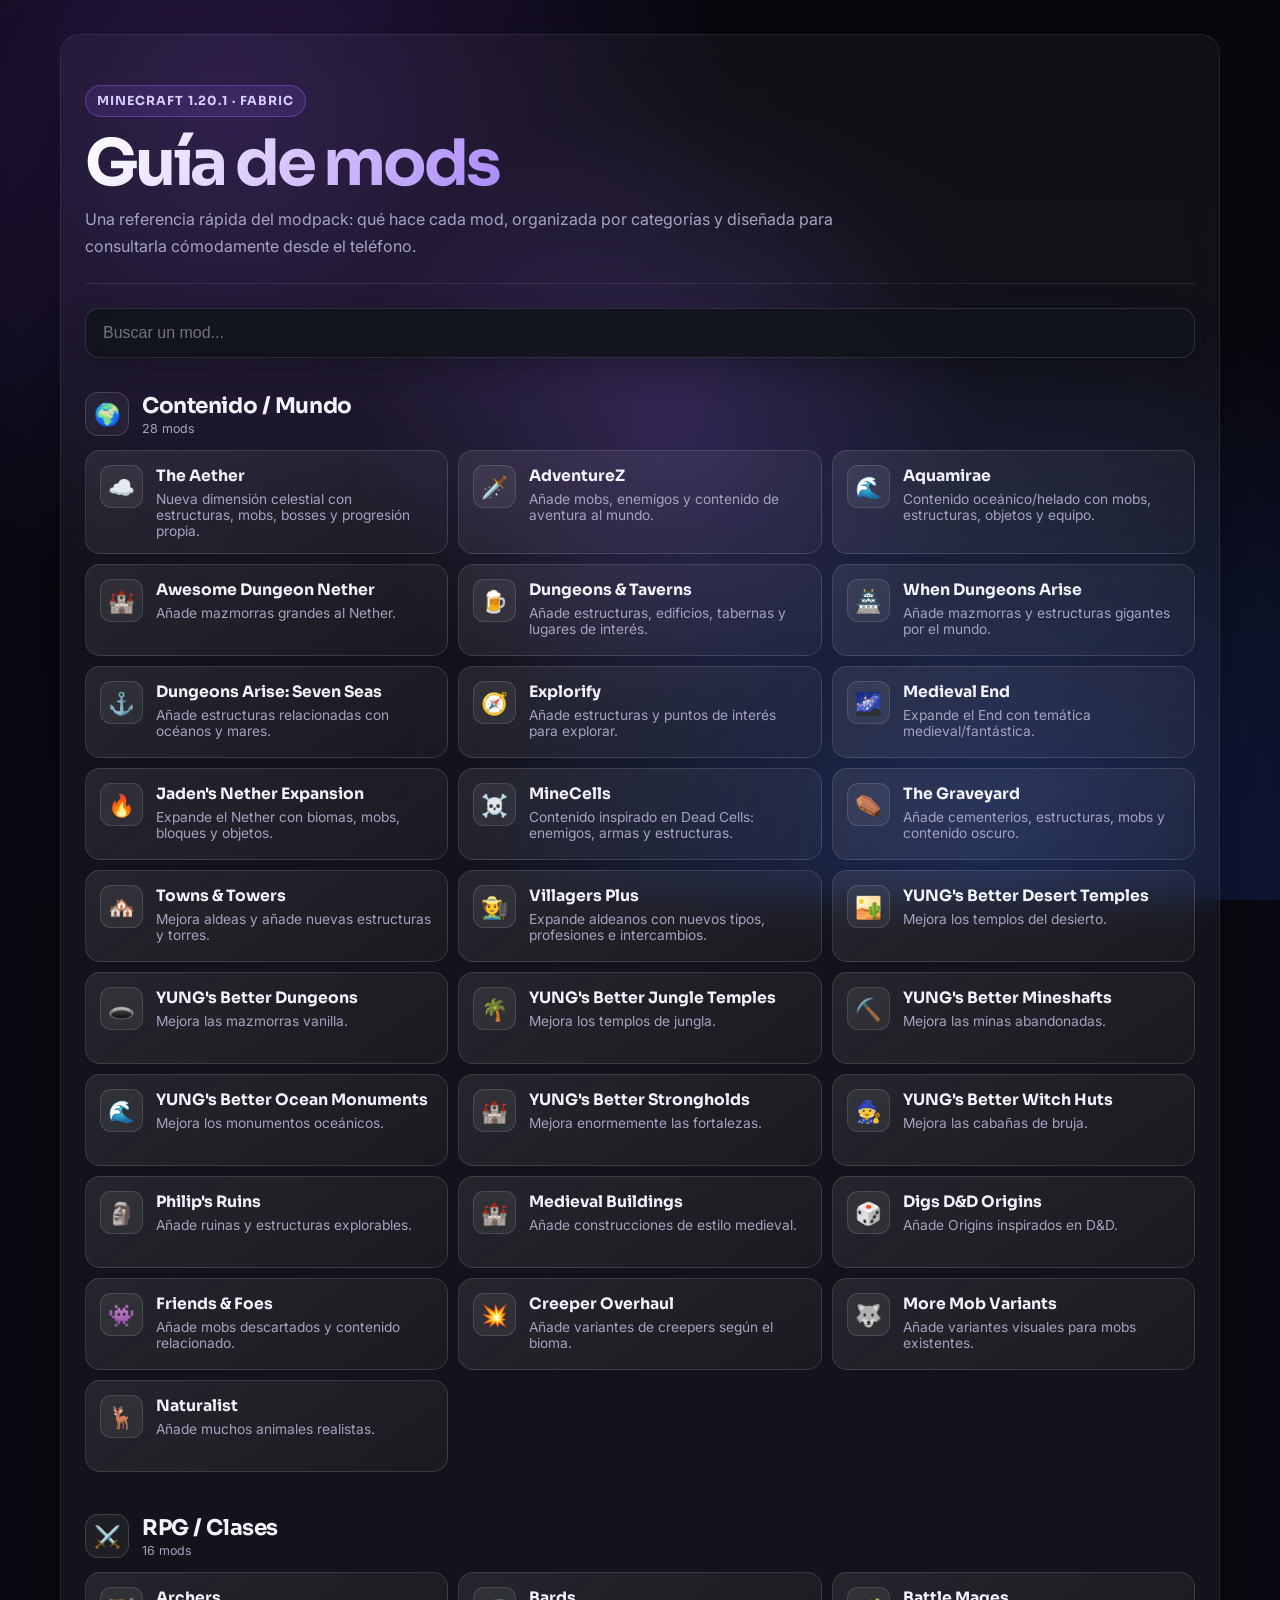
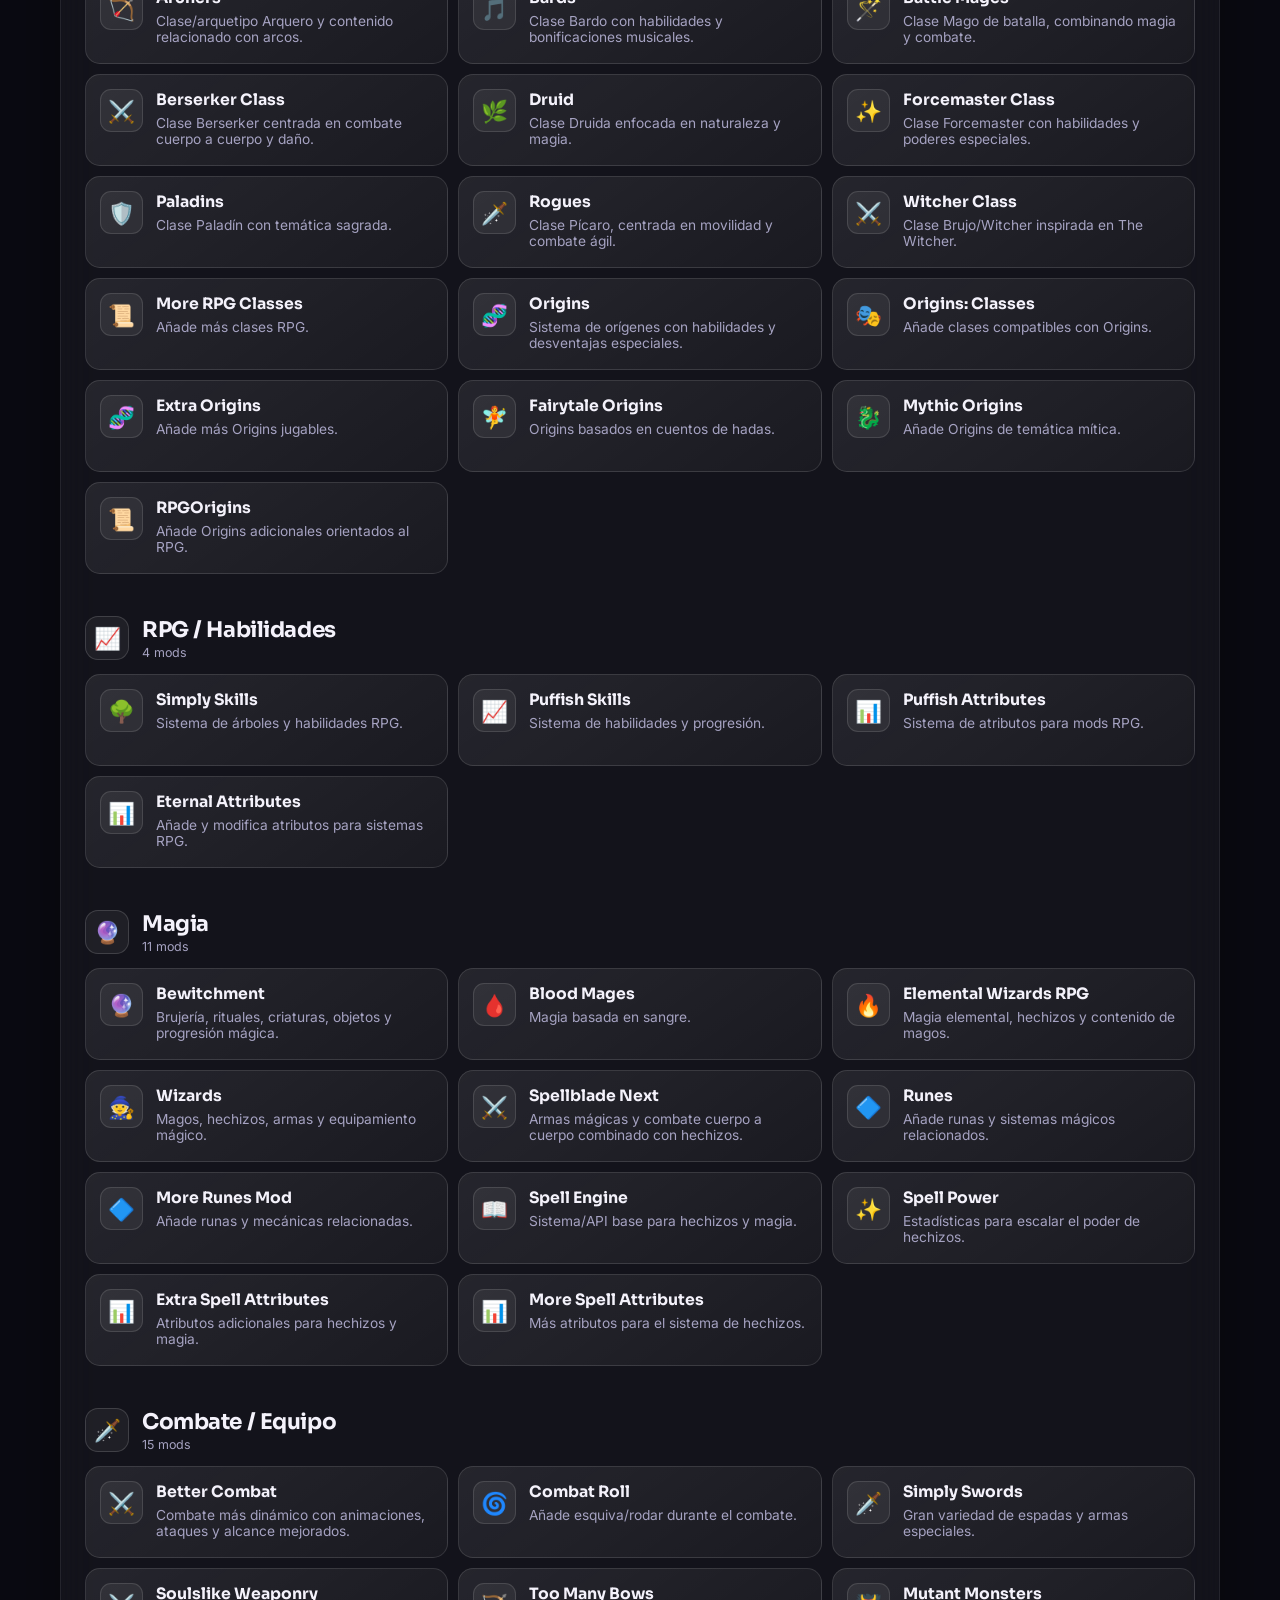
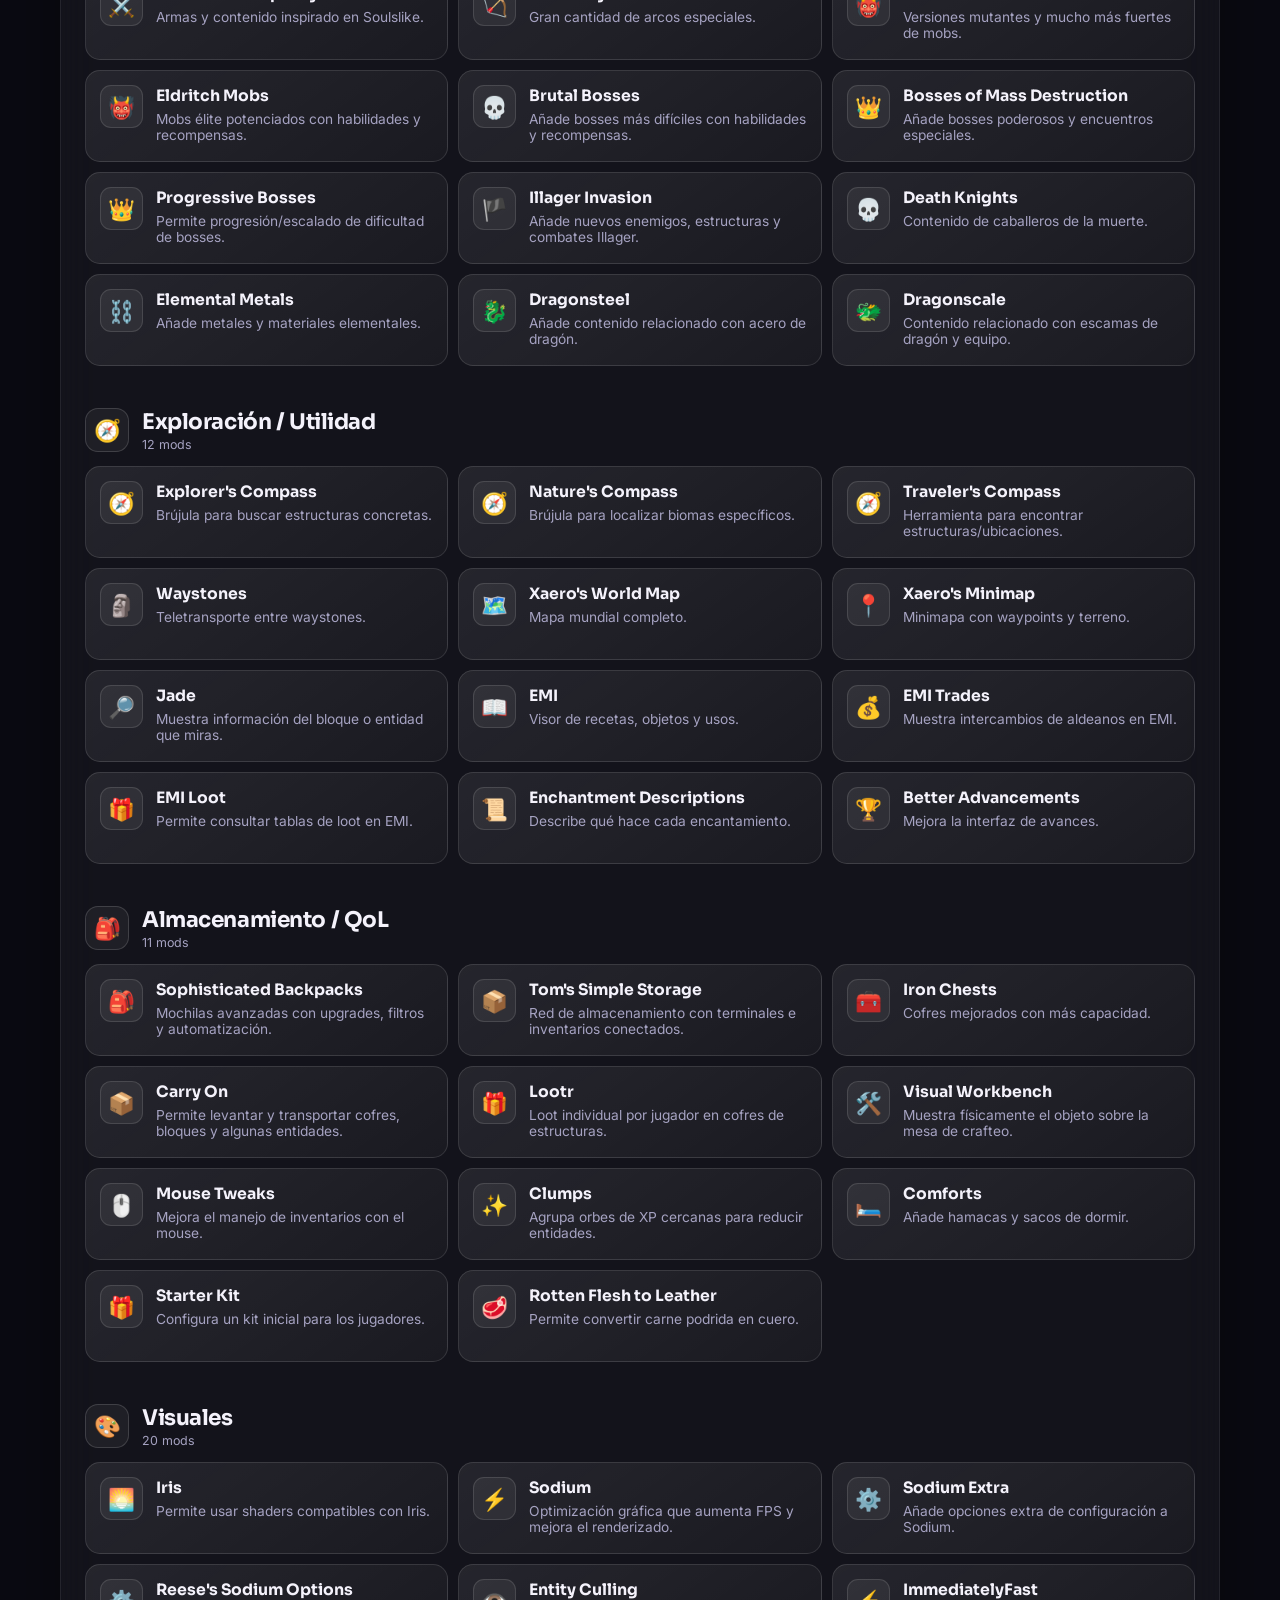
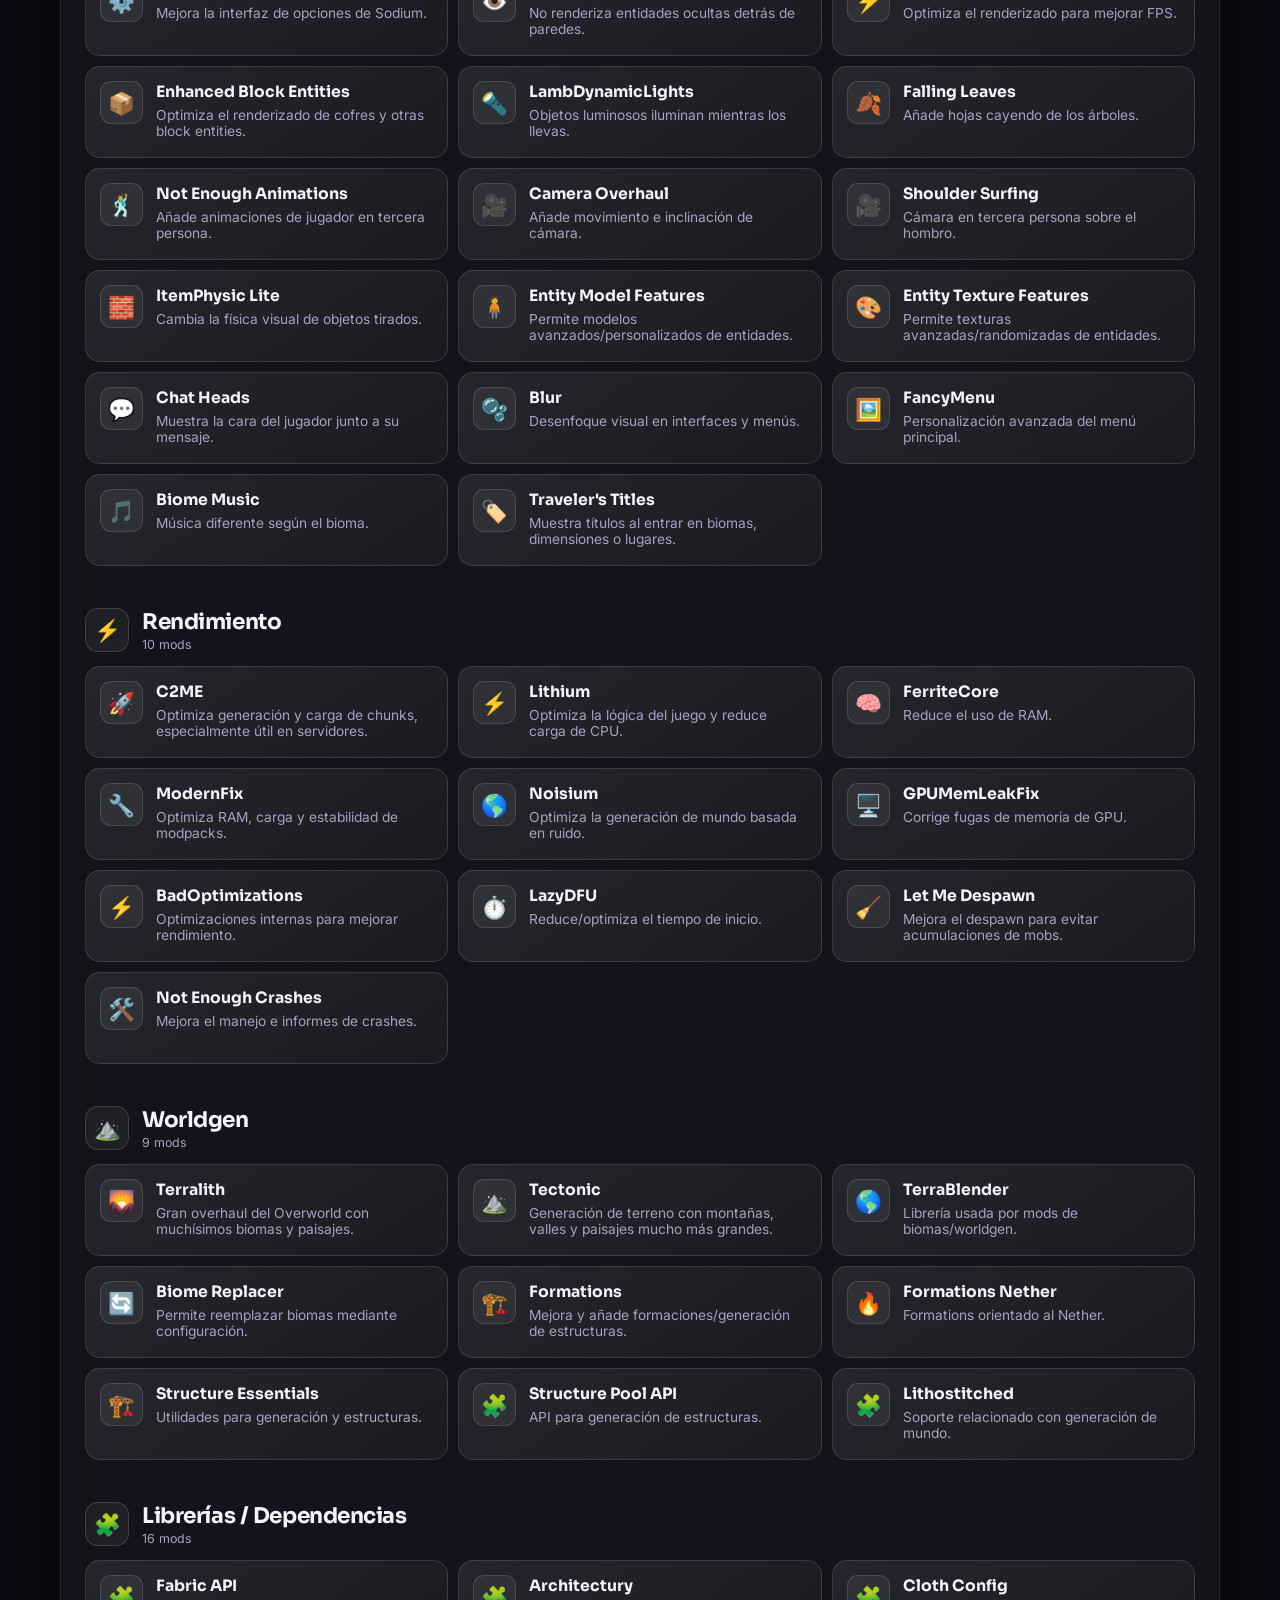
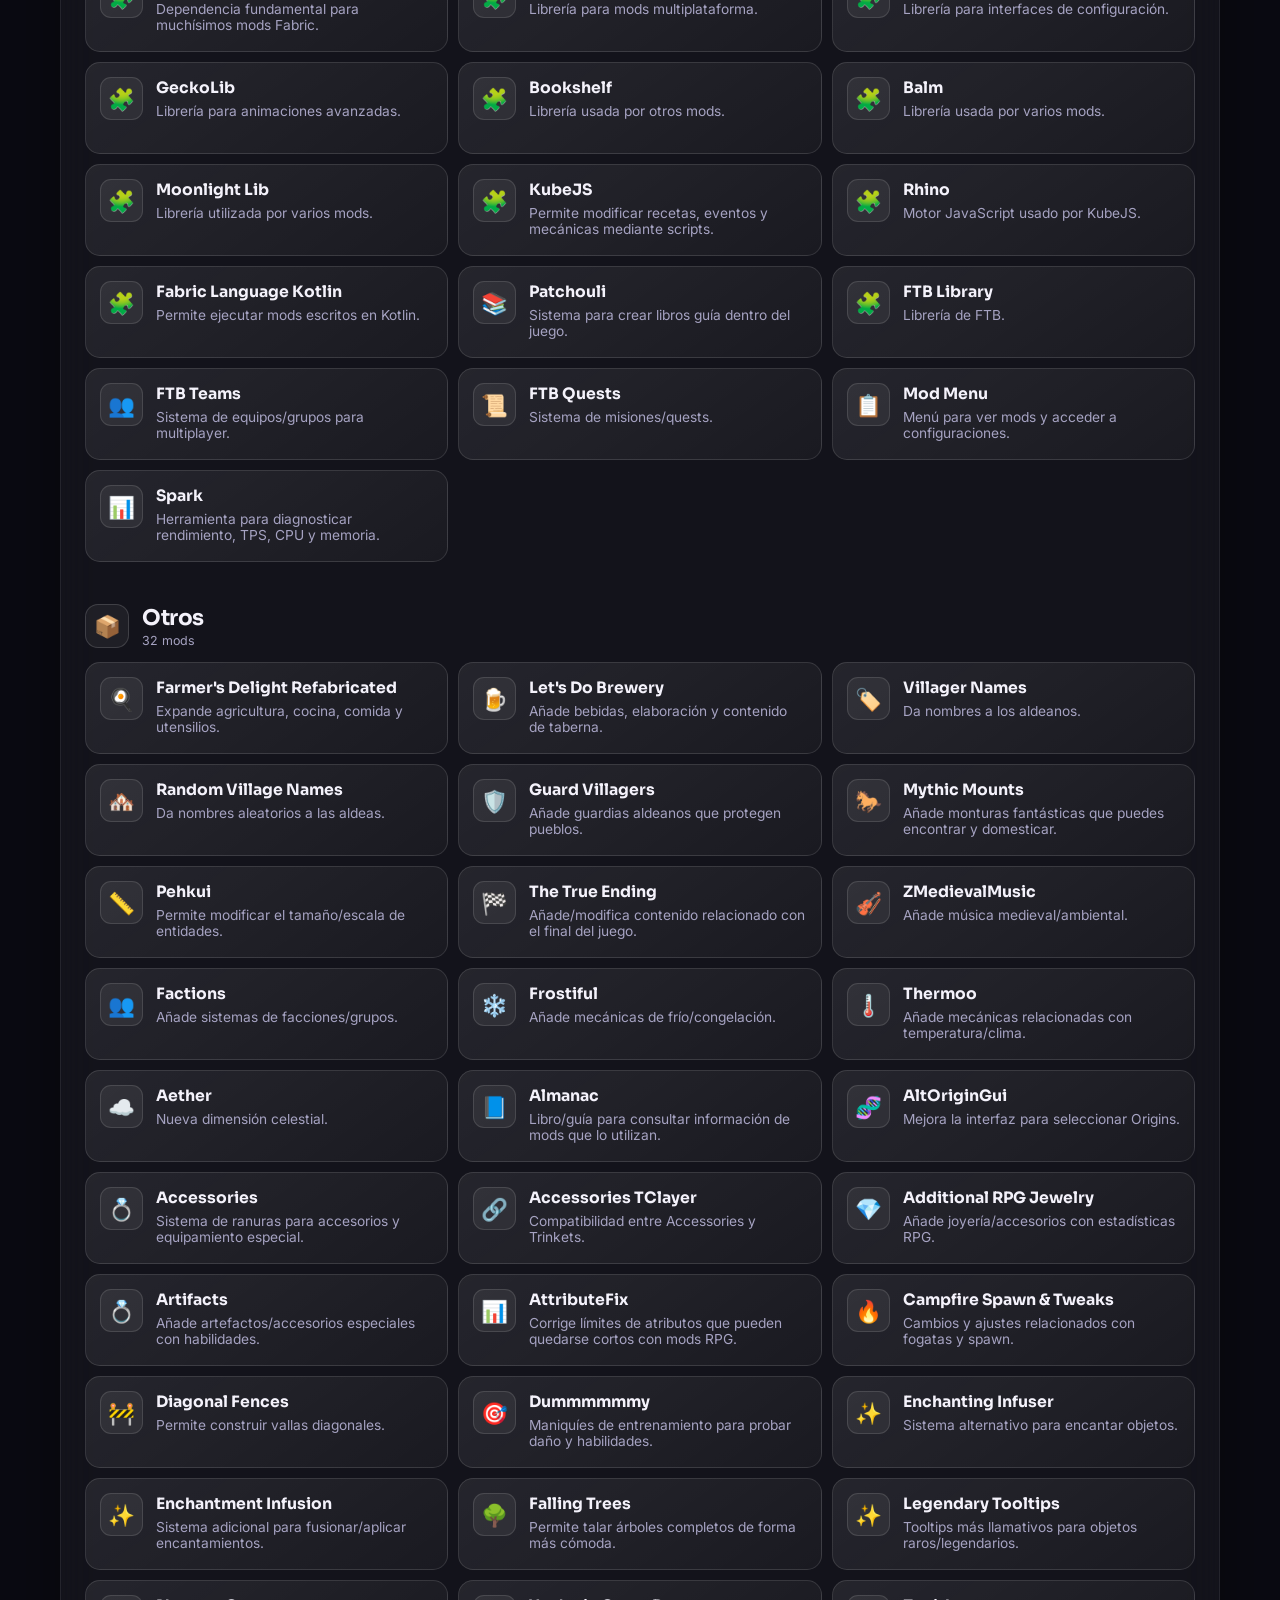
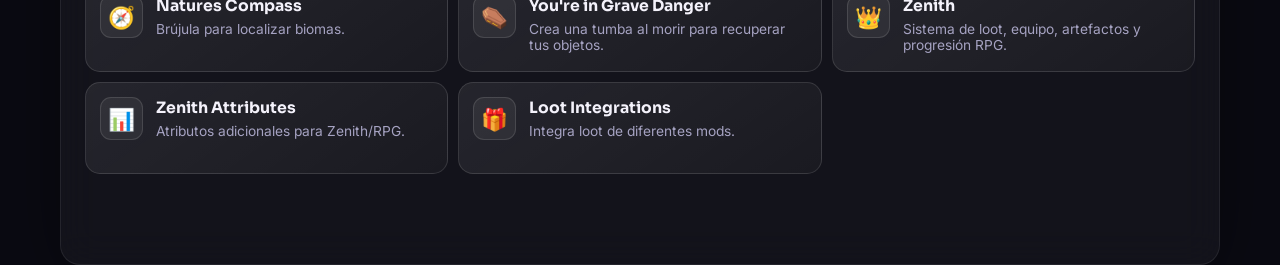
==== commit a075edb4: "Update Lista de mods.html" ====
--- a/Lista de mods.html
+++ b/Lista de mods.html
@@ -28,7 +28,6 @@
 <main id="content">
 <section class="category"><div class="cat-head"><span class="cat-icon">🌍</span><div><h2>Contenido / Mundo</h2><span>28 mods</span></div></div><div class="grid"><article class="mod"><div class="mod-icon">☁️</div><div class="mod-info"><h3>The Aether</h3><p>Nueva dimensión celestial con estructuras, mobs, bosses y progresión propia.</p></div></article><article class="mod"><div class="mod-icon">🗡️</div><div class="mod-info"><h3>AdventureZ</h3><p>Añade mobs, enemigos y contenido de aventura al mundo.</p></div></article><article class="mod"><div class="mod-icon">🌊</div><div class="mod-info"><h3>Aquamirae</h3><p>Contenido oceánico/helado con mobs, estructuras, objetos y equipo.</p></div></article><article class="mod"><div class="mod-icon">🏰</div><div class="mod-info"><h3>Awesome Dungeon Nether</h3><p>Añade mazmorras grandes al Nether.</p></div></article><article class="mod"><div class="mod-icon">🍺</div><div class="mod-info"><h3>Dungeons &amp; Taverns</h3><p>Añade estructuras, edificios, tabernas y lugares de interés.</p></div></article><article class="mod"><div class="mod-icon">🏯</div><div class="mod-info"><h3>When Dungeons Arise</h3><p>Añade mazmorras y estructuras gigantes por el mundo.</p></div></article><article class="mod"><div class="mod-icon">⚓</div><div class="mod-info"><h3>Dungeons Arise: Seven Seas</h3><p>Añade estructuras relacionadas con océanos y mares.</p></div></article><article class="mod"><div class="mod-icon">🧭</div><div class="mod-info"><h3>Explorify</h3><p>Añade estructuras y puntos de interés para explorar.</p></div></article><article class="mod"><div class="mod-icon">🌌</div><div class="mod-info"><h3>Medieval End</h3><p>Expande el End con temática medieval/fantástica.</p></div></article><article class="mod"><div class="mod-icon">🔥</div><div class="mod-info"><h3>Jaden&#x27;s Nether Expansion</h3><p>Expande el Nether con biomas, mobs, bloques y objetos.</p></div></article><article class="mod"><div class="mod-icon">☠️</div><div class="mod-info"><h3>MineCells</h3><p>Contenido inspirado en Dead Cells: enemigos, armas y estructuras.</p></div></article><article class="mod"><div class="mod-icon">⚰️</div><div class="mod-info"><h3>The Graveyard</h3><p>Añade cementerios, estructuras, mobs y contenido oscuro.</p></div></article><article class="mod"><div class="mod-icon">🏘️</div><div class="mod-info"><h3>Towns &amp; Towers</h3><p>Mejora aldeas y añade nuevas estructuras y torres.</p></div></article><article class="mod"><div class="mod-icon">🧑‍🌾</div><div class="mod-info"><h3>Villagers Plus</h3><p>Expande aldeanos con nuevos tipos, profesiones e intercambios.</p></div></article><article class="mod"><div class="mod-icon">🏜️</div><div class="mod-info"><h3>YUNG&#x27;s Better Desert Temples</h3><p>Mejora los templos del desierto.</p></div></article><article class="mod"><div class="mod-icon">🕳️</div><div class="mod-info"><h3>YUNG&#x27;s Better Dungeons</h3><p>Mejora las mazmorras vanilla.</p></div></article><article class="mod"><div class="mod-icon">🌴</div><div class="mod-info"><h3>YUNG&#x27;s Better Jungle Temples</h3><p>Mejora los templos de jungla.</p></div></article><article class="mod"><div class="mod-icon">⛏️</div><div class="mod-info"><h3>YUNG&#x27;s Better Mineshafts</h3><p>Mejora las minas abandonadas.</p></div></article><article class="mod"><div class="mod-icon">🌊</div><div class="mod-info"><h3>YUNG&#x27;s Better Ocean Monuments</h3><p>Mejora los monumentos oceánicos.</p></div></article><article class="mod"><div class="mod-icon">🏰</div><div class="mod-info"><h3>YUNG&#x27;s Better Strongholds</h3><p>Mejora enormemente las fortalezas.</p></div></article><article class="mod"><div class="mod-icon">🧙</div><div class="mod-info"><h3>YUNG&#x27;s Better Witch Huts</h3><p>Mejora las cabañas de bruja.</p></div></article><article class="mod"><div class="mod-icon">🗿</div><div class="mod-info"><h3>Philip&#x27;s Ruins</h3><p>Añade ruinas y estructuras explorables.</p></div></article><article class="mod"><div class="mod-icon">🏰</div><div class="mod-info"><h3>Medieval Buildings</h3><p>Añade construcciones de estilo medieval.</p></div></article><article class="mod"><div class="mod-icon">🎲</div><div class="mod-info"><h3>Digs D&amp;D Origins</h3><p>Añade Origins inspirados en D&amp;D.</p></div></article><article class="mod"><div class="mod-icon">👾</div><div class="mod-info"><h3>Friends &amp; Foes</h3><p>Añade mobs descartados y contenido relacionado.</p></div></article><article class="mod"><div class="mod-icon">💥</div><div class="mod-info"><h3>Creeper Overhaul</h3><p>Añade variantes de creepers según el bioma.</p></div></article><article class="mod"><div class="mod-icon">🐺</div><div class="mod-info"><h3>More Mob Variants</h3><p>Añade variantes visuales para mobs existentes.</p></div></article><article class="mod"><div class="mod-icon">🦌</div><div class="mod-info"><h3>Naturalist</h3><p>Añade muchos animales realistas.</p></div></article></div></section><section class="category"><div class="cat-head"><span class="cat-icon">⚔️</span><div><h2>RPG / Clases</h2><span>16 mods</span></div></div><div class="grid"><article class="mod"><div class="mod-icon">🏹</div><div class="mod-info"><h3>Archers</h3><p>Clase/arquetipo Arquero y contenido relacionado con arcos.</p></div></article><article class="mod"><div class="mod-icon">🎵</div><div class="mod-info"><h3>Bards</h3><p>Clase Bardo con habilidades y bonificaciones musicales.</p></div></article><article class="mod"><div class="mod-icon">🪄</div><div class="mod-info"><h3>Battle Mages</h3><p>Clase Mago de batalla, combinando magia y combate.</p></div></article><article class="mod"><div class="mod-icon">⚔️</div><div class="mod-info"><h3>Berserker Class</h3><p>Clase Berserker centrada en combate cuerpo a cuerpo y daño.</p></div></article><article class="mod"><div class="mod-icon">🌿</div><div class="mod-info"><h3>Druid</h3><p>Clase Druida enfocada en naturaleza y magia.</p></div></article><article class="mod"><div class="mod-icon">✨</div><div class="mod-info"><h3>Forcemaster Class</h3><p>Clase Forcemaster con habilidades y poderes especiales.</p></div></article><article class="mod"><div class="mod-icon">🛡️</div><div class="mod-info"><h3>Paladins</h3><p>Clase Paladín con temática sagrada.</p></div></article><article class="mod"><div class="mod-icon">🗡️</div><div class="mod-info"><h3>Rogues</h3><p>Clase Pícaro, centrada en movilidad y combate ágil.</p></div></article><article class="mod"><div class="mod-icon">⚔️</div><div class="mod-info"><h3>Witcher Class</h3><p>Clase Brujo/Witcher inspirada en The Witcher.</p></div></article><article class="mod"><div class="mod-icon">📜</div><div class="mod-info"><h3>More RPG Classes</h3><p>Añade más clases RPG.</p></div></article><article class="mod"><div class="mod-icon">🧬</div><div class="mod-info"><h3>Origins</h3><p>Sistema de orígenes con habilidades y desventajas especiales.</p></div></article><article class="mod"><div class="mod-icon">🎭</div><div class="mod-info"><h3>Origins: Classes</h3><p>Añade clases compatibles con Origins.</p></div></article><article class="mod"><div class="mod-icon">🧬</div><div class="mod-info"><h3>Extra Origins</h3><p>Añade más Origins jugables.</p></div></article><article class="mod"><div class="mod-icon">🧚</div><div class="mod-info"><h3>Fairytale Origins</h3><p>Origins basados en cuentos de hadas.</p></div></article><article class="mod"><div class="mod-icon">🐉</div><div class="mod-info"><h3>Mythic Origins</h3><p>Añade Origins de temática mítica.</p></div></article><article class="mod"><div class="mod-icon">📜</div><div class="mod-info"><h3>RPGOrigins</h3><p>Añade Origins adicionales orientados al RPG.</p></div></article></div></section><section class="category"><div class="cat-head"><span class="cat-icon">📈</span><div><h2>RPG / Habilidades</h2><span>4 mods</span></div></div><div class="grid"><article class="mod"><div class="mod-icon">🌳</div><div class="mod-info"><h3>Simply Skills</h3><p>Sistema de árboles y habilidades RPG.</p></div></article><article class="mod"><div class="mod-icon">📈</div><div class="mod-info"><h3>Puffish Skills</h3><p>Sistema de habilidades y progresión.</p></div></article><article class="mod"><div class="mod-icon">📊</div><div class="mod-info"><h3>Puffish Attributes</h3><p>Sistema de atributos para mods RPG.</p></div></article><article class="mod"><div class="mod-icon">📊</div><div class="mod-info"><h3>Eternal Attributes</h3><p>Añade y modifica atributos para sistemas RPG.</p></div></article></div></section><section class="category"><div class="cat-head"><span class="cat-icon">🔮</span><div><h2>Magia</h2><span>11 mods</span></div></div><div class="grid"><article class="mod"><div class="mod-icon">🔮</div><div class="mod-info"><h3>Bewitchment</h3><p>Brujería, rituales, criaturas, objetos y progresión mágica.</p></div></article><article class="mod"><div class="mod-icon">🩸</div><div class="mod-info"><h3>Blood Mages</h3><p>Magia basada en sangre.</p></div></article><article class="mod"><div class="mod-icon">🔥</div><div class="mod-info"><h3>Elemental Wizards RPG</h3><p>Magia elemental, hechizos y contenido de magos.</p></div></article><article class="mod"><div class="mod-icon">🧙</div><div class="mod-info"><h3>Wizards</h3><p>Magos, hechizos, armas y equipamiento mágico.</p></div></article><article class="mod"><div class="mod-icon">⚔️</div><div class="mod-info"><h3>Spellblade Next</h3><p>Armas mágicas y combate cuerpo a cuerpo combinado con hechizos.</p></div></article><article class="mod"><div class="mod-icon">🔷</div><div class="mod-info"><h3>Runes</h3><p>Añade runas y sistemas mágicos relacionados.</p></div></article><article class="mod"><div class="mod-icon">🔷</div><div class="mod-info"><h3>More Runes Mod</h3><p>Añade runas y mecánicas relacionadas.</p></div></article><article class="mod"><div class="mod-icon">📖</div><div class="mod-info"><h3>Spell Engine</h3><p>Sistema/API base para hechizos y magia.</p></div></article><article class="mod"><div class="mod-icon">✨</div><div class="mod-info"><h3>Spell Power</h3><p>Estadísticas para escalar el poder de hechizos.</p></div></article><article class="mod"><div class="mod-icon">📊</div><div class="mod-info"><h3>Extra Spell Attributes</h3><p>Atributos adicionales para hechizos y magia.</p></div></article><article class="mod"><div class="mod-icon">📊</div><div class="mod-info"><h3>More Spell Attributes</h3><p>Más atributos para el sistema de hechizos.</p></div></article></div></section><section class="category"><div class="cat-head"><span class="cat-icon">🗡️</span><div><h2>Combate / Equipo</h2><span>15 mods</span></div></div><div class="grid"><article class="mod"><div class="mod-icon">⚔️</div><div class="mod-info"><h3>Better Combat</h3><p>Combate más dinámico con animaciones, ataques y alcance mejorados.</p></div></article><article class="mod"><div class="mod-icon">🌀</div><div class="mod-info"><h3>Combat Roll</h3><p>Añade esquiva/rodar durante el combate.</p></div></article><article class="mod"><div class="mod-icon">🗡️</div><div class="mod-info"><h3>Simply Swords</h3><p>Gran variedad de espadas y armas especiales.</p></div></article><article class="mod"><div class="mod-icon">⚔️</div><div class="mod-info"><h3>Soulslike Weaponry</h3><p>Armas y contenido inspirado en Soulslike.</p></div></article><article class="mod"><div class="mod-icon">🏹</div><div class="mod-info"><h3>Too Many Bows</h3><p>Gran cantidad de arcos especiales.</p></div></article><article class="mod"><div class="mod-icon">👹</div><div class="mod-info"><h3>Mutant Monsters</h3><p>Versiones mutantes y mucho más fuertes de mobs.</p></div></article><article class="mod"><div class="mod-icon">👹</div><div class="mod-info"><h3>Eldritch Mobs</h3><p>Mobs élite potenciados con habilidades y recompensas.</p></div></article><article class="mod"><div class="mod-icon">💀</div><div class="mod-info"><h3>Brutal Bosses</h3><p>Añade bosses más difíciles con habilidades y recompensas.</p></div></article><article class="mod"><div class="mod-icon">👑</div><div class="mod-info"><h3>Bosses of Mass Destruction</h3><p>Añade bosses poderosos y encuentros especiales.</p></div></article><article class="mod"><div class="mod-icon">👑</div><div class="mod-info"><h3>Progressive Bosses</h3><p>Permite progresión/escalado de dificultad de bosses.</p></div></article><article class="mod"><div class="mod-icon">🏴</div><div class="mod-info"><h3>Illager Invasion</h3><p>Añade nuevos enemigos, estructuras y combates Illager.</p></div></article><article class="mod"><div class="mod-icon">💀</div><div class="mod-info"><h3>Death Knights</h3><p>Contenido de caballeros de la muerte.</p></div></article><article class="mod"><div class="mod-icon">⛓️</div><div class="mod-info"><h3>Elemental Metals</h3><p>Añade metales y materiales elementales.</p></div></article><article class="mod"><div class="mod-icon">🐉</div><div class="mod-info"><h3>Dragonsteel</h3><p>Añade contenido relacionado con acero de dragón.</p></div></article><article class="mod"><div class="mod-icon">🐲</div><div class="mod-info"><h3>Dragonscale</h3><p>Contenido relacionado con escamas de dragón y equipo.</p></div></article></div></section><section class="category"><div class="cat-head"><span class="cat-icon">🧭</span><div><h2>Exploración / Utilidad</h2><span>12 mods</span></div></div><div class="grid"><article class="mod"><div class="mod-icon">🧭</div><div class="mod-info"><h3>Explorer&#x27;s Compass</h3><p>Brújula para buscar estructuras concretas.</p></div></article><article class="mod"><div class="mod-icon">🧭</div><div class="mod-info"><h3>Nature&#x27;s Compass</h3><p>Brújula para localizar biomas específicos.</p></div></article><article class="mod"><div class="mod-icon">🧭</div><div class="mod-info"><h3>Traveler&#x27;s Compass</h3><p>Herramienta para encontrar estructuras/ubicaciones.</p></div></article><article class="mod"><div class="mod-icon">🗿</div><div class="mod-info"><h3>Waystones</h3><p>Teletransporte entre waystones.</p></div></article><article class="mod"><div class="mod-icon">🗺️</div><div class="mod-info"><h3>Xaero&#x27;s World Map</h3><p>Mapa mundial completo.</p></div></article><article class="mod"><div class="mod-icon">📍</div><div class="mod-info"><h3>Xaero&#x27;s Minimap</h3><p>Minimapa con waypoints y terreno.</p></div></article><article class="mod"><div class="mod-icon">🔎</div><div class="mod-info"><h3>Jade</h3><p>Muestra información del bloque o entidad que miras.</p></div></article><article class="mod"><div class="mod-icon">📖</div><div class="mod-info"><h3>EMI</h3><p>Visor de recetas, objetos y usos.</p></div></article><article class="mod"><div class="mod-icon">💰</div><div class="mod-info"><h3>EMI Trades</h3><p>Muestra intercambios de aldeanos en EMI.</p></div></article><article class="mod"><div class="mod-icon">🎁</div><div class="mod-info"><h3>EMI Loot</h3><p>Permite consultar tablas de loot en EMI.</p></div></article><article class="mod"><div class="mod-icon">📜</div><div class="mod-info"><h3>Enchantment Descriptions</h3><p>Describe qué hace cada encantamiento.</p></div></article><article class="mod"><div class="mod-icon">🏆</div><div class="mod-info"><h3>Better Advancements</h3><p>Mejora la interfaz de avances.</p></div></article></div></section><section class="category"><div class="cat-head"><span class="cat-icon">🎒</span><div><h2>Almacenamiento / QoL</h2><span>11 mods</span></div></div><div class="grid"><article class="mod"><div class="mod-icon">🎒</div><div class="mod-info"><h3>Sophisticated Backpacks</h3><p>Mochilas avanzadas con upgrades, filtros y automatización.</p></div></article><article class="mod"><div class="mod-icon">📦</div><div class="mod-info"><h3>Tom&#x27;s Simple Storage</h3><p>Red de almacenamiento con terminales e inventarios conectados.</p></div></article><article class="mod"><div class="mod-icon">🧰</div><div class="mod-info"><h3>Iron Chests</h3><p>Cofres mejorados con más capacidad.</p></div></article><article class="mod"><div class="mod-icon">📦</div><div class="mod-info"><h3>Carry On</h3><p>Permite levantar y transportar cofres, bloques y algunas entidades.</p></div></article><article class="mod"><div class="mod-icon">🎁</div><div class="mod-info"><h3>Lootr</h3><p>Loot individual por jugador en cofres de estructuras.</p></div></article><article class="mod"><div class="mod-icon">🛠️</div><div class="mod-info"><h3>Visual Workbench</h3><p>Muestra físicamente el objeto sobre la mesa de crafteo.</p></div></article><article class="mod"><div class="mod-icon">🖱️</div><div class="mod-info"><h3>Mouse Tweaks</h3><p>Mejora el manejo de inventarios con el mouse.</p></div></article><article class="mod"><div class="mod-icon">✨</div><div class="mod-info"><h3>Clumps</h3><p>Agrupa orbes de XP cercanas para reducir entidades.</p></div></article><article class="mod"><div class="mod-icon">🛏️</div><div class="mod-info"><h3>Comforts</h3><p>Añade hamacas y sacos de dormir.</p></div></article><article class="mod"><div class="mod-icon">🎁</div><div class="mod-info"><h3>Starter Kit</h3><p>Configura un kit inicial para los jugadores.</p></div></article><article class="mod"><div class="mod-icon">🥩</div><div class="mod-info"><h3>Rotten Flesh to Leather</h3><p>Permite convertir carne podrida en cuero.</p></div></article></div></section><section class="category"><div class="cat-head"><span class="cat-icon">🎨</span><div><h2>Visuales</h2><span>20 mods</span></div></div><div class="grid"><article class="mod"><div class="mod-icon">🌅</div><div class="mod-info"><h3>Iris</h3><p>Permite usar shaders compatibles con Iris.</p></div></article><article class="mod"><div class="mod-icon">⚡</div><div class="mod-info"><h3>Sodium</h3><p>Optimización gráfica que aumenta FPS y mejora el renderizado.</p></div></article><article class="mod"><div class="mod-icon">⚙️</div><div class="mod-info"><h3>Sodium Extra</h3><p>Añade opciones extra de configuración a Sodium.</p></div></article><article class="mod"><div class="mod-icon">⚙️</div><div class="mod-info"><h3>Reese&#x27;s Sodium Options</h3><p>Mejora la interfaz de opciones de Sodium.</p></div></article><article class="mod"><div class="mod-icon">👁️</div><div class="mod-info"><h3>Entity Culling</h3><p>No renderiza entidades ocultas detrás de paredes.</p></div></article><article class="mod"><div class="mod-icon">⚡</div><div class="mod-info"><h3>ImmediatelyFast</h3><p>Optimiza el renderizado para mejorar FPS.</p></div></article><article class="mod"><div class="mod-icon">📦</div><div class="mod-info"><h3>Enhanced Block Entities</h3><p>Optimiza el renderizado de cofres y otras block entities.</p></div></article><article class="mod"><div class="mod-icon">🔦</div><div class="mod-info"><h3>LambDynamicLights</h3><p>Objetos luminosos iluminan mientras los llevas.</p></div></article><article class="mod"><div class="mod-icon">🍂</div><div class="mod-info"><h3>Falling Leaves</h3><p>Añade hojas cayendo de los árboles.</p></div></article><article class="mod"><div class="mod-icon">🕺</div><div class="mod-info"><h3>Not Enough Animations</h3><p>Añade animaciones de jugador en tercera persona.</p></div></article><article class="mod"><div class="mod-icon">🎥</div><div class="mod-info"><h3>Camera Overhaul</h3><p>Añade movimiento e inclinación de cámara.</p></div></article><article class="mod"><div class="mod-icon">🎥</div><div class="mod-info"><h3>Shoulder Surfing</h3><p>Cámara en tercera persona sobre el hombro.</p></div></article><article class="mod"><div class="mod-icon">🧱</div><div class="mod-info"><h3>ItemPhysic Lite</h3><p>Cambia la física visual de objetos tirados.</p></div></article><article class="mod"><div class="mod-icon">🧍</div><div class="mod-info"><h3>Entity Model Features</h3><p>Permite modelos avanzados/personalizados de entidades.</p></div></article><article class="mod"><div class="mod-icon">🎨</div><div class="mod-info"><h3>Entity Texture Features</h3><p>Permite texturas avanzadas/randomizadas de entidades.</p></div></article><article class="mod"><div class="mod-icon">💬</div><div class="mod-info"><h3>Chat Heads</h3><p>Muestra la cara del jugador junto a su mensaje.</p></div></article><article class="mod"><div class="mod-icon">🫧</div><div class="mod-info"><h3>Blur</h3><p>Desenfoque visual en interfaces y menús.</p></div></article><article class="mod"><div class="mod-icon">🖼️</div><div class="mod-info"><h3>FancyMenu</h3><p>Personalización avanzada del menú principal.</p></div></article><article class="mod"><div class="mod-icon">🎵</div><div class="mod-info"><h3>Biome Music</h3><p>Música diferente según el bioma.</p></div></article><article class="mod"><div class="mod-icon">🏷️</div><div class="mod-info"><h3>Traveler&#x27;s Titles</h3><p>Muestra títulos al entrar en biomas, dimensiones o lugares.</p></div></article></div></section><section class="category"><div class="cat-head"><span class="cat-icon">⚡</span><div><h2>Rendimiento</h2><span>10 mods</span></div></div><div class="grid"><article class="mod"><div class="mod-icon">🚀</div><div class="mod-info"><h3>C2ME</h3><p>Optimiza generación y carga de chunks, especialmente útil en servidores.</p></div></article><article class="mod"><div class="mod-icon">⚡</div><div class="mod-info"><h3>Lithium</h3><p>Optimiza la lógica del juego y reduce carga de CPU.</p></div></article><article class="mod"><div class="mod-icon">🧠</div><div class="mod-info"><h3>FerriteCore</h3><p>Reduce el uso de RAM.</p></div></article><article class="mod"><div class="mod-icon">🔧</div><div class="mod-info"><h3>ModernFix</h3><p>Optimiza RAM, carga y estabilidad de modpacks.</p></div></article><article class="mod"><div class="mod-icon">🌎</div><div class="mod-info"><h3>Noisium</h3><p>Optimiza la generación de mundo basada en ruido.</p></div></article><article class="mod"><div class="mod-icon">🖥️</div><div class="mod-info"><h3>GPUMemLeakFix</h3><p>Corrige fugas de memoria de GPU.</p></div></article><article class="mod"><div class="mod-icon">⚡</div><div class="mod-info"><h3>BadOptimizations</h3><p>Optimizaciones internas para mejorar rendimiento.</p></div></article><article class="mod"><div class="mod-icon">⏱️</div><div class="mod-info"><h3>LazyDFU</h3><p>Reduce/optimiza el tiempo de inicio.</p></div></article><article class="mod"><div class="mod-icon">🧹</div><div class="mod-info"><h3>Let Me Despawn</h3><p>Mejora el despawn para evitar acumulaciones de mobs.</p></div></article><article class="mod"><div class="mod-icon">🛠️</div><div class="mod-info"><h3>Not Enough Crashes</h3><p>Mejora el manejo e informes de crashes.</p></div></article></div></section><section class="category"><div class="cat-head"><span class="cat-icon">⛰️</span><div><h2>Worldgen</h2><span>9 mods</span></div></div><div class="grid"><article class="mod"><div class="mod-icon">🌄</div><div class="mod-info"><h3>Terralith</h3><p>Gran overhaul del Overworld con muchísimos biomas y paisajes.</p></div></article><article class="mod"><div class="mod-icon">⛰️</div><div class="mod-info"><h3>Tectonic</h3><p>Generación de terreno con montañas, valles y paisajes mucho más grandes.</p></div></article><article class="mod"><div class="mod-icon">🌎</div><div class="mod-info"><h3>TerraBlender</h3><p>Librería usada por mods de biomas/worldgen.</p></div></article><article class="mod"><div class="mod-icon">🔄</div><div class="mod-info"><h3>Biome Replacer</h3><p>Permite reemplazar biomas mediante configuración.</p></div></article><article class="mod"><div class="mod-icon">🏗️</div><div class="mod-info"><h3>Formations</h3><p>Mejora y añade formaciones/generación de estructuras.</p></div></article><article class="mod"><div class="mod-icon">🔥</div><div class="mod-info"><h3>Formations Nether</h3><p>Formations orientado al Nether.</p></div></article><article class="mod"><div class="mod-icon">🏗️</div><div class="mod-info"><h3>Structure Essentials</h3><p>Utilidades para generación y estructuras.</p></div></article><article class="mod"><div class="mod-icon">🧩</div><div class="mod-info"><h3>Structure Pool API</h3><p>API para generación de estructuras.</p></div></article><article class="mod"><div class="mod-icon">🧩</div><div class="mod-info"><h3>Lithostitched</h3><p>Soporte relacionado con generación de mundo.</p></div></article></div></section><section class="category"><div class="cat-head"><span class="cat-icon">🧩</span><div><h2>Librerías / Dependencias</h2><span>16 mods</span></div></div><div class="grid"><article class="mod"><div class="mod-icon">🧩</div><div class="mod-info"><h3>Fabric API</h3><p>Dependencia fundamental para muchísimos mods Fabric.</p></div></article><article class="mod"><div class="mod-icon">🧩</div><div class="mod-info"><h3>Architectury</h3><p>Librería para mods multiplataforma.</p></div></article><article class="mod"><div class="mod-icon">🧩</div><div class="mod-info"><h3>Cloth Config</h3><p>Librería para interfaces de configuración.</p></div></article><article class="mod"><div class="mod-icon">🧩</div><div class="mod-info"><h3>GeckoLib</h3><p>Librería para animaciones avanzadas.</p></div></article><article class="mod"><div class="mod-icon">🧩</div><div class="mod-info"><h3>Bookshelf</h3><p>Librería usada por otros mods.</p></div></article><article class="mod"><div class="mod-icon">🧩</div><div class="mod-info"><h3>Balm</h3><p>Librería usada por varios mods.</p></div></article><article class="mod"><div class="mod-icon">🧩</div><div class="mod-info"><h3>Moonlight Lib</h3><p>Librería utilizada por varios mods.</p></div></article><article class="mod"><div class="mod-icon">🧩</div><div class="mod-info"><h3>KubeJS</h3><p>Permite modificar recetas, eventos y mecánicas mediante scripts.</p></div></article><article class="mod"><div class="mod-icon">🧩</div><div class="mod-info"><h3>Rhino</h3><p>Motor JavaScript usado por KubeJS.</p></div></article><article class="mod"><div class="mod-icon">🧩</div><div class="mod-info"><h3>Fabric Language Kotlin</h3><p>Permite ejecutar mods escritos en Kotlin.</p></div></article><article class="mod"><div class="mod-icon">📚</div><div class="mod-info"><h3>Patchouli</h3><p>Sistema para crear libros guía dentro del juego.</p></div></article><article class="mod"><div class="mod-icon">🧩</div><div class="mod-info"><h3>FTB Library</h3><p>Librería de FTB.</p></div></article><article class="mod"><div class="mod-icon">👥</div><div class="mod-info"><h3>FTB Teams</h3><p>Sistema de equipos/grupos para multiplayer.</p></div></article><article class="mod"><div class="mod-icon">📜</div><div class="mod-info"><h3>FTB Quests</h3><p>Sistema de misiones/quests.</p></div></article><article class="mod"><div class="mod-icon">📋</div><div class="mod-info"><h3>Mod Menu</h3><p>Menú para ver mods y acceder a configuraciones.</p></div></article><article class="mod"><div class="mod-icon">📊</div><div class="mod-info"><h3>Spark</h3><p>Herramienta para diagnosticar rendimiento, TPS, CPU y memoria.</p></div></article></div></section><section class="category"><div class="cat-head"><span class="cat-icon">📦</span><div><h2>Otros</h2><span>32 mods</span></div></div><div class="grid"><article class="mod"><div class="mod-icon">🍳</div><div class="mod-info"><h3>Farmer&#x27;s Delight Refabricated</h3><p>Expande agricultura, cocina, comida y utensilios.</p></div></article><article class="mod"><div class="mod-icon">🍺</div><div class="mod-info"><h3>Let&#x27;s Do Brewery</h3><p>Añade bebidas, elaboración y contenido de taberna.</p></div></article><article class="mod"><div class="mod-icon">🏷️</div><div class="mod-info"><h3>Villager Names</h3><p>Da nombres a los aldeanos.</p></div></article><article class="mod"><div class="mod-icon">🏘️</div><div class="mod-info"><h3>Random Village Names</h3><p>Da nombres aleatorios a las aldeas.</p></div></article><article class="mod"><div class="mod-icon">🛡️</div><div class="mod-info"><h3>Guard Villagers</h3><p>Añade guardias aldeanos que protegen pueblos.</p></div></article><article class="mod"><div class="mod-icon">🐎</div><div class="mod-info"><h3>Mythic Mounts</h3><p>Añade monturas fantásticas que puedes encontrar y domesticar.</p></div></article><article class="mod"><div class="mod-icon">📏</div><div class="mod-info"><h3>Pehkui</h3><p>Permite modificar el tamaño/escala de entidades.</p></div></article><article class="mod"><div class="mod-icon">🏁</div><div class="mod-info"><h3>The True Ending</h3><p>Añade/modifica contenido relacionado con el final del juego.</p></div></article><article class="mod"><div class="mod-icon">🎻</div><div class="mod-info"><h3>ZMedievalMusic</h3><p>Añade música medieval/ambiental.</p></div></article><article class="mod"><div class="mod-icon">👥</div><div class="mod-info"><h3>Factions</h3><p>Añade sistemas de facciones/grupos.</p></div></article><article class="mod"><div class="mod-icon">❄️</div><div class="mod-info"><h3>Frostiful</h3><p>Añade mecánicas de frío/congelación.</p></div></article><article class="mod"><div class="mod-icon">🌡️</div><div class="mod-info"><h3>Thermoo</h3><p>Añade mecánicas relacionadas con temperatura/clima.</p></div></article><article class="mod"><div class="mod-icon">☁️</div><div class="mod-info"><h3>Aether</h3><p>Nueva dimensión celestial.</p></div></article><article class="mod"><div class="mod-icon">📘</div><div class="mod-info"><h3>Almanac</h3><p>Libro/guía para consultar información de mods que lo utilizan.</p></div></article><article class="mod"><div class="mod-icon">🧬</div><div class="mod-info"><h3>AltOriginGui</h3><p>Mejora la interfaz para seleccionar Origins.</p></div></article><article class="mod"><div class="mod-icon">💍</div><div class="mod-info"><h3>Accessories</h3><p>Sistema de ranuras para accesorios y equipamiento especial.</p></div></article><article class="mod"><div class="mod-icon">🔗</div><div class="mod-info"><h3>Accessories TClayer</h3><p>Compatibilidad entre Accessories y Trinkets.</p></div></article><article class="mod"><div class="mod-icon">💎</div><div class="mod-info"><h3>Additional RPG Jewelry</h3><p>Añade joyería/accesorios con estadísticas RPG.</p></div></article><article class="mod"><div class="mod-icon">💍</div><div class="mod-info"><h3>Artifacts</h3><p>Añade artefactos/accesorios especiales con habilidades.</p></div></article><article class="mod"><div class="mod-icon">📊</div><div class="mod-info"><h3>AttributeFix</h3><p>Corrige límites de atributos que pueden quedarse cortos con mods RPG.</p></div></article><article class="mod"><div class="mod-icon">🔥</div><div class="mod-info"><h3>Campfire Spawn &amp; Tweaks</h3><p>Cambios y ajustes relacionados con fogatas y spawn.</p></div></article><article class="mod"><div class="mod-icon">🚧</div><div class="mod-info"><h3>Diagonal Fences</h3><p>Permite construir vallas diagonales.</p></div></article><article class="mod"><div class="mod-icon">🎯</div><div class="mod-info"><h3>Dummmmmmy</h3><p>Maniquíes de entrenamiento para probar daño y habilidades.</p></div></article><article class="mod"><div class="mod-icon">✨</div><div class="mod-info"><h3>Enchanting Infuser</h3><p>Sistema alternativo para encantar objetos.</p></div></article><article class="mod"><div class="mod-icon">✨</div><div class="mod-info"><h3>Enchantment Infusion</h3><p>Sistema adicional para fusionar/aplicar encantamientos.</p></div></article><article class="mod"><div class="mod-icon">🌳</div><div class="mod-info"><h3>Falling Trees</h3><p>Permite talar árboles completos de forma más cómoda.</p></div></article><article class="mod"><div class="mod-icon">✨</div><div class="mod-info"><h3>Legendary Tooltips</h3><p>Tooltips más llamativos para objetos raros/legendarios.</p></div></article><article class="mod"><div class="mod-icon">🧭</div><div class="mod-info"><h3>Natures Compass</h3><p>Brújula para localizar biomas.</p></div></article><article class="mod"><div class="mod-icon">⚰️</div><div class="mod-info"><h3>You&#x27;re in Grave Danger</h3><p>Crea una tumba al morir para recuperar tus objetos.</p></div></article><article class="mod"><div class="mod-icon">👑</div><div class="mod-info"><h3>Zenith</h3><p>Sistema de loot, equipo, artefactos y progresión RPG.</p></div></article><article class="mod"><div class="mod-icon">📊</div><div class="mod-info"><h3>Zenith Attributes</h3><p>Atributos adicionales para Zenith/RPG.</p></div></article><article class="mod"><div class="mod-icon">🎁</div><div class="mod-info"><h3>Loot Integrations</h3><p>Integra loot de diferentes mods.</p></div></article></div></section>
 </main>
-<footer>Guía generada a partir de la lista de mods proporcionada. Los iconos son orientativos.</footer>
 </div>
 <script>
 const input=document.getElementById('search');
@@ -44,4 +43,4 @@
 });
 </script>
 </body>
-</html>+</html>
